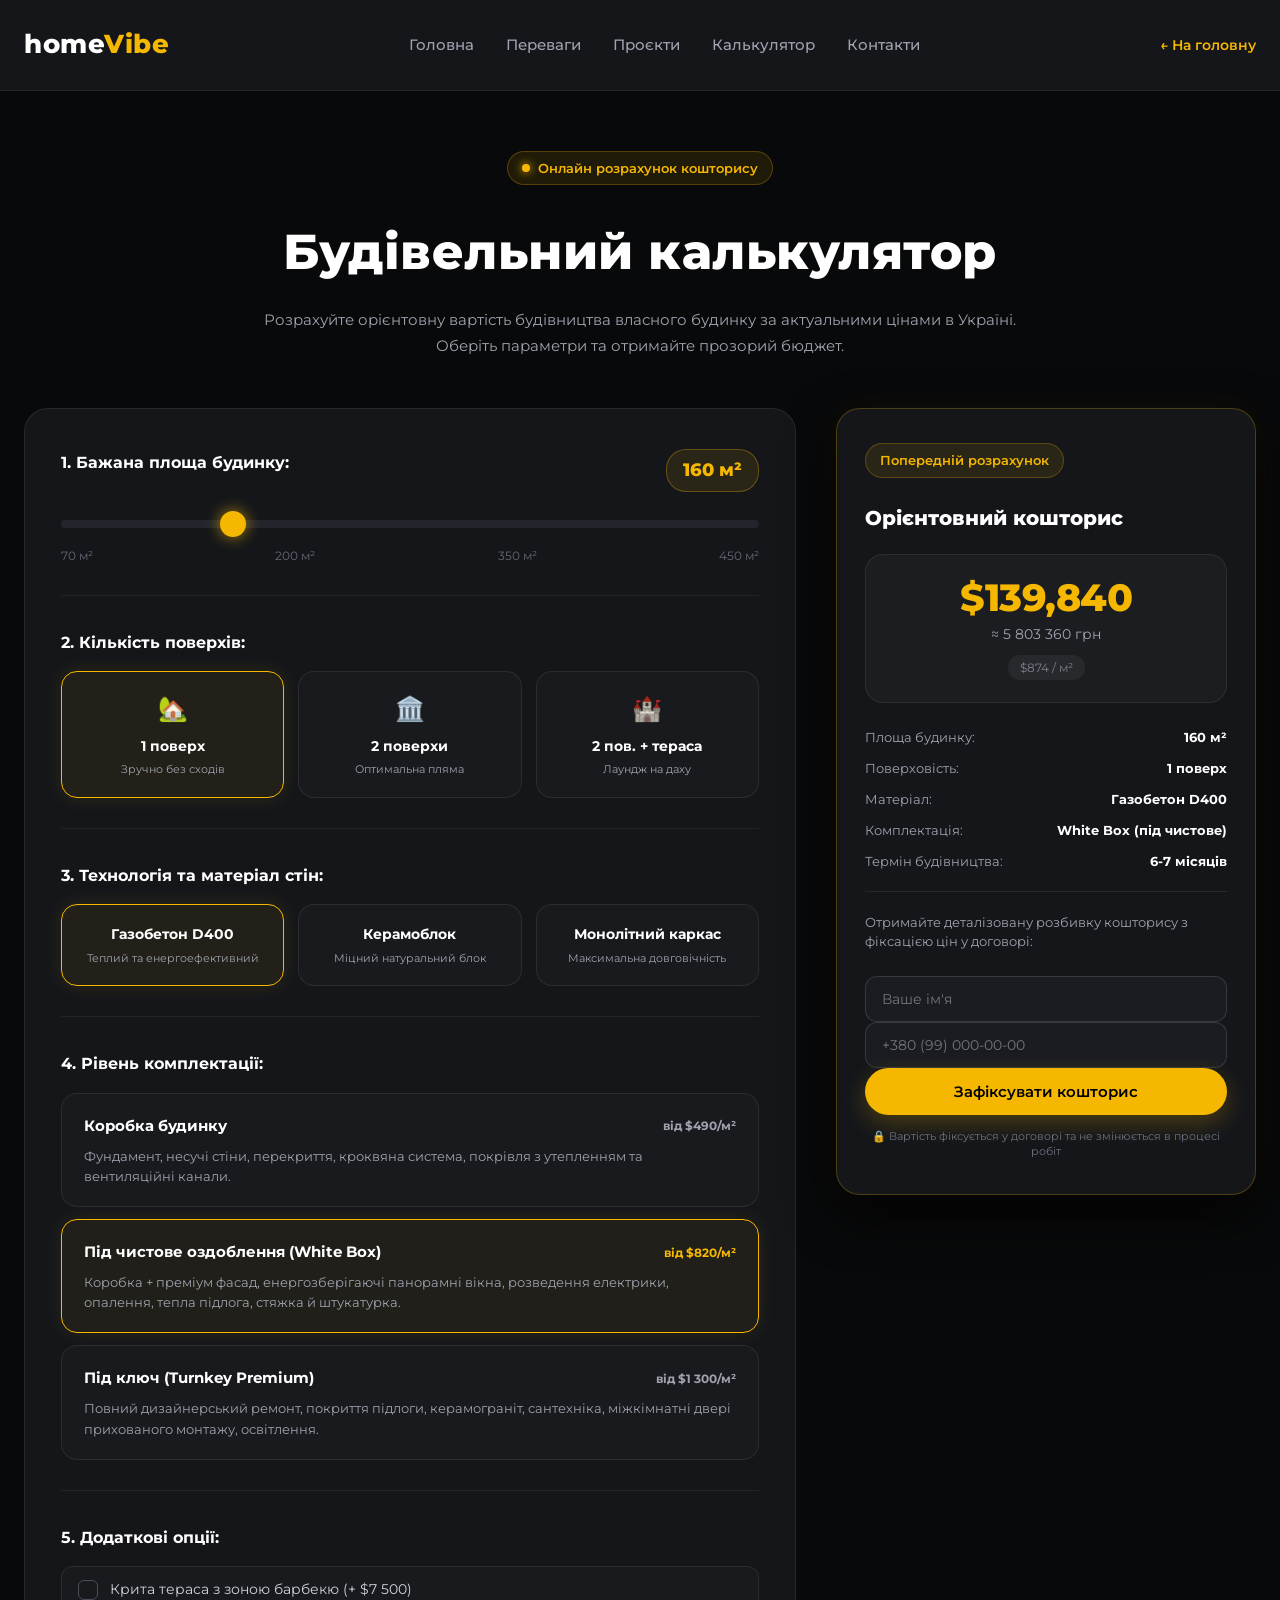
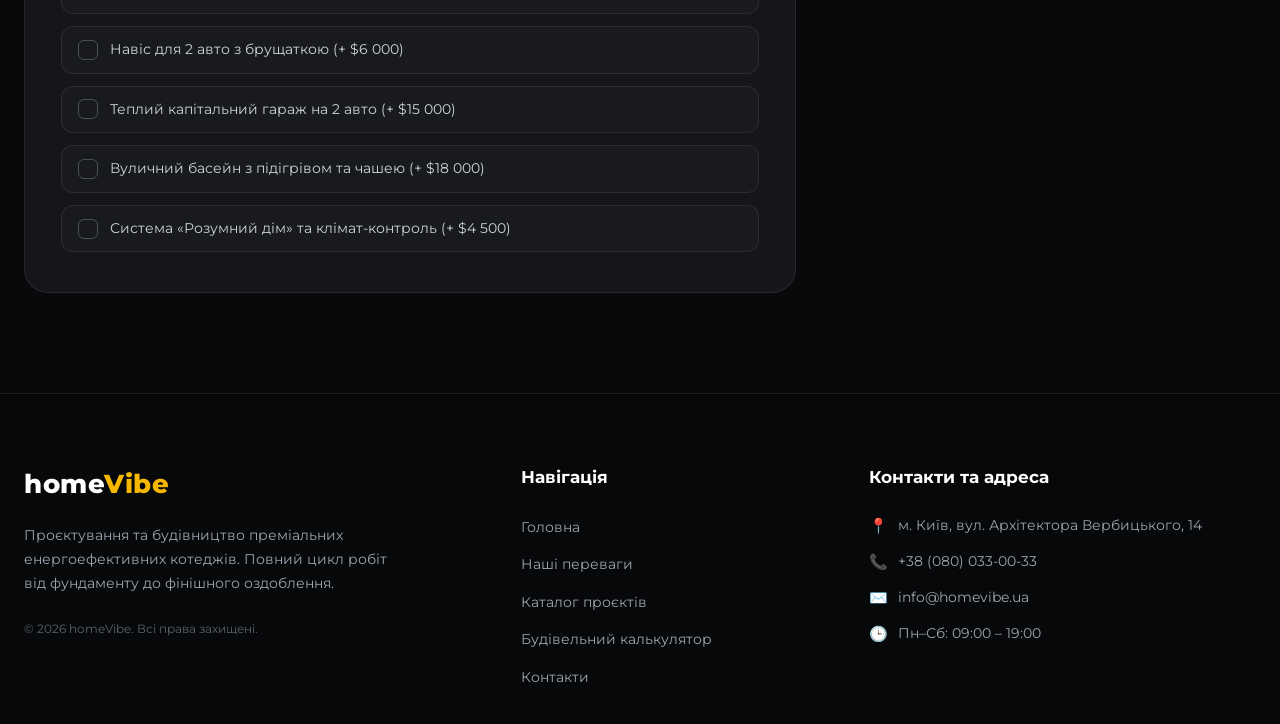
==== calculator.html @ e0e9962a "Add files via upload" ====
<!DOCTYPE html>
<html lang="uk">
<head>
  <meta charset="UTF-8">
  <meta name="viewport" content="width=device-width, initial-scale=1.0">
  <title>Будівельний калькулятор вартості будинку | homeVibe</title>
  
  <link rel="preconnect" href="https://fonts.googleapis.com">
  <link rel="preconnect" href="https://fonts.gstatic.com" crossorigin>
  <link href="https://fonts.googleapis.com/css2?family=Montserrat:wght@400;500;600;700;800&display=swap" rel="stylesheet">
  
  <link rel="stylesheet" href="./css/style.css?v=7.0">
</head>
<body class="house-page-body">

  <!-- Шапка сайту -->
  <header class="header header-static">
    <div class="container header-container">
      <a href="index.html" class="logo">home<span>Vibe</span></a>
      <nav class="nav">
        <ul class="nav-list">
          <li><a href="index.html#hero">Головна</a></li>
          <li><a href="index.html#advantages">Переваги</a></li>
          <li><a href="index.html#projects">Проєкти</a></li>
          <li><a href="calculator.html" class="active-link">Калькулятор</a></li>
          <li><a href="index.html#contacts">Контакти</a></li>
        </ul>
      </nav>
      <a href="index.html" class="back-link">← На головну</a>
    </div>
  </header>

  <!-- Головний блок калькулятора -->
  <main class="calc-page-section">
    <div class="container">
      
      <div class="calc-header-intro">
        <div class="badge">
          <span class="badge-dot"></span>
          Онлайн розрахунок кошторису
        </div>
        <h1 class="calc-main-title">Будівельний калькулятор</h1>
        <p class="calc-main-subtitle">
          Розрахуйте орієнтовну вартість будівництва власного будинку за актуальними цінами в Україні. Оберіть параметри та отримайте прозорий бюджет.
        </p>
      </div>

      <div class="calculator-layout">
        
        <!-- Ліва частина: Параметри будівництва -->
        <div class="calc-inputs-panel">

          <!-- Крок 1: Площа будинку -->
          <div class="calc-group">
            <div class="calc-group-header">
              <label for="areaRange">1. Бажана площа будинку:</label>
              <div class="area-value-display">
                <span id="areaTextValue">160</span> м²
              </div>
            </div>
            <div class="slider-control-wrap">
              <input type="range" id="areaRange" min="70" max="450" step="5" value="160" class="custom-range-slider">
              <div class="slider-scale">
                <span>70 м²</span>
                <span>200 м²</span>
                <span>350 м²</span>
                <span>450 м²</span>
              </div>
            </div>
          </div>

          <!-- Крок 2: Поверховість -->
          <div class="calc-group">
            <label class="calc-label">2. Кількість поверхів:</label>
            <div class="calc-choice-grid grid-3">
              <label class="choice-tile">
                <input type="radio" name="floors" value="1" checked>
                <div class="tile-card">
                  <span class="tile-icon">🏡</span>
                  <strong class="tile-title">1 поверх</strong>
                  <span class="tile-desc">Зручно без сходів</span>
                </div>
              </label>

              <label class="choice-tile">
                <input type="radio" name="floors" value="2">
                <div class="tile-card">
                  <span class="tile-icon">🏛️</span>
                  <strong class="tile-title">2 поверхи</strong>
                  <span class="tile-desc">Оптимальна пляма</span>
                </div>
              </label>

              <label class="choice-tile">
                <input type="radio" name="floors" value="2.5">
                <div class="tile-card">
                  <span class="tile-icon">🏰</span>
                  <strong class="tile-title">2 пов. + тераса</strong>
                  <span class="tile-desc">Лаундж на даху</span>
                </div>
              </label>
            </div>
          </div>

          <!-- Крок 3: Матеріал стін -->
          <div class="calc-group">
            <label class="calc-label">3. Технологія та матеріал стін:</label>
            <div class="calc-choice-grid grid-3">
              <label class="choice-tile">
                <input type="radio" name="wallMaterial" value="aerocrete" checked>
                <div class="tile-card">
                  <strong class="tile-title">Газобетон D400</strong>
                  <span class="tile-desc">Теплий та енергоефективний</span>
                </div>
              </label>

              <label class="choice-tile">
                <input type="radio" name="wallMaterial" value="ceramoblock">
                <div class="tile-card">
                  <strong class="tile-title">Керамоблок</strong>
                  <span class="tile-desc">Міцний натуральний блок</span>
                </div>
              </label>

              <label class="choice-tile">
                <input type="radio" name="wallMaterial" value="monolith">
                <div class="tile-card">
                  <strong class="tile-title">Монолітний каркас</strong>
                  <span class="tile-desc">Максимальна довговічність</span>
                </div>
              </label>
            </div>
          </div>

          <!-- Крок 4: Комплектація -->
          <div class="calc-group">
            <label class="calc-label">4. Рівень комплектації:</label>
            <div class="packages-list">
              <label class="package-tile">
                <input type="radio" name="packageLevel" value="box">
                <div class="package-card">
                  <div class="package-header">
                    <strong>Коробка будинку</strong>
                    <span class="package-price-tag">від $490/м²</span>
                  </div>
                  <p>Фундамент, несучі стіни, перекриття, кроквяна система, покрівля з утепленням та вентиляційні канали.</p>
                </div>
              </label>

              <label class="package-tile">
                <input type="radio" name="packageLevel" value="whitebox" checked>
                <div class="package-card">
                  <div class="package-header">
                    <strong>Під чистове оздоблення (White Box)</strong>
                    <span class="package-price-tag accent">від $820/м²</span>
                  </div>
                  <p>Коробка + преміум фасад, енергозберігаючі панорамні вікна, розведення електрики, опалення, тепла підлога, стяжка й штукатурка.</p>
                </div>
              </label>

              <label class="package-tile">
                <input type="radio" name="packageLevel" value="turnkey">
                <div class="package-card">
                  <div class="package-header">
                    <strong>Під ключ (Turnkey Premium)</strong>
                    <span class="package-price-tag">від $1 300/м²</span>
                  </div>
                  <p>Повний дизайнерський ремонт, покриття підлоги, керамограніт, сантехніка, міжкімнатні двері прихованого монтажу, освітлення.</p>
                </div>
              </label>
            </div>
          </div>

          <!-- Крок 5: Додаткові елементи -->
          <div class="calc-group">
            <label class="calc-label">5. Додаткові опції:</label>
            <div class="options-checklist">
              <label class="custom-checkbox">
                <input type="checkbox" id="optTerrace" value="7500">
                <span class="checkbox-box"></span>
                <span class="checkbox-text">Крита тераса з зоною барбекю (+ $7 500)</span>
              </label>

              <label class="custom-checkbox">
                <input type="checkbox" id="optCarport" value="6000">
                <span class="checkbox-box"></span>
                <span class="checkbox-text">Навіс для 2 авто з брущаткою (+ $6 000)</span>
              </label>

              <label class="custom-checkbox">
                <input type="checkbox" id="optGarage" value="15000">
                <span class="checkbox-box"></span>
                <span class="checkbox-text">Теплий капітальний гараж на 2 авто (+ $15 000)</span>
              </label>

              <label class="custom-checkbox">
                <input type="checkbox" id="optPool" value="18000">
                <span class="checkbox-box"></span>
                <span class="checkbox-text">Вуличний басейн з підігрівом та чашею (+ $18 000)</span>
              </label>

              <label class="custom-checkbox">
                <input type="checkbox" id="optSmartHome" value="4500">
                <span class="checkbox-box"></span>
                <span class="checkbox-text">Система «Розумний дім» та клімат-контроль (+ $4 500)</span>
              </label>
            </div>
          </div>

        </div>

        <!-- Права частина: Стікі-підсумок з оновленням вартості -->
        <aside class="calc-summary-panel">
          <div class="summary-card-sticky">
            <div class="summary-header">
              <span class="badge">Попередній розрахунок</span>
              <h3 class="summary-box-title">Орієнтовний кошторис</h3>
            </div>

            <div class="price-display-box">
              <div class="price-main-val">
                <span id="totalUsd">$0</span>
              </div>
              <div class="price-sub-val">
                ≈ <span id="totalUah">0</span> грн
              </div>
              <div class="price-per-meter">
                <span id="pricePerM2">$0</span> / м²
              </div>
            </div>

            <div class="summary-details-list">
              <div class="sum-row">
                <span>Площа будинку:</span>
                <strong id="sumArea">160 м²</strong>
              </div>
              <div class="sum-row">
                <span>Поверховість:</span>
                <strong id="sumFloors">1 поверх</strong>
              </div>
              <div class="sum-row">
                <span>Матеріал:</span>
                <strong id="sumMaterial">Газобетон D400</strong>
              </div>
              <div class="sum-row">
                <span>Комплектація:</span>
                <strong id="sumPackage">White Box</strong>
              </div>
              <div class="sum-row">
                <span>Термін будівництва:</span>
                <strong id="sumTimeline">5-6 місяців</strong>
              </div>
            </div>

            <!-- Форма отримання розрахунку -->
            <div class="calc-lead-form">
              <p class="lead-form-caption">
                Отримайте деталізовану розбивку кошторису з фіксацією цін у договорі:
              </p>
              <form id="calcOrderForm">
                <div class="calc-form-field">
                  <input type="text" id="calcClientName" placeholder="Ваше ім'я" required>
                </div>
                <div class="calc-form-field">
                  <input type="tel" id="calcClientPhone" placeholder="+380 (99) 000-00-00" required>
                </div>
                <button type="submit" class="btn btn-primary btn-block">Зафіксувати кошторис</button>
              </form>
            </div>

            <div class="calc-guarantee-note">
              🔒 Вартість фіксується у договорі та не змінюється в процесі робіт
            </div>
          </div>
        </aside>

      </div>
    </div>
  </main>

  <!-- Підвал -->
  <footer class="footer" id="contacts">
    <div class="container footer-container">
      <div class="footer-col brand-col">
        <a href="index.html" class="logo">home<span>Vibe</span></a>
        <p class="footer-desc">
          Проєктування та будівництво преміальних енергоефективних котеджів. Повний цикл робіт від фундаменту до фінішного оздоблення.
        </p>
        <span class="footer-copy">© 2026 homeVibe. Всі права захищені.</span>
      </div>

      <div class="footer-col">
        <h4 class="footer-heading">Навігація</h4>
        <ul class="footer-links">
          <li><a href="index.html#hero">Головна</a></li>
          <li><a href="index.html#advantages">Наші переваги</a></li>
          <li><a href="index.html#projects">Каталог проєктів</a></li>
          <li><a href="calculator.html">Будівельний калькулятор</a></li>
          <li><a href="index.html#contacts">Контакти</a></li>
        </ul>
      </div>

      <div class="footer-col">
        <h4 class="footer-heading">Контакти та адреса</h4>
        <ul class="footer-contacts">
          <li>
            <span class="contact-icon">📍</span>
            <span>м. Київ, вул. Архітектора Вербицького, 14</span>
          </li>
          <li>
            <span class="contact-icon">📞</span>
            <a href="tel:+380800330033">+38 (080) 033-00-33</a>
          </li>
          <li>
            <span class="contact-icon">✉️</span>
            <a href="mailto:info@homevibe.ua">info@homevibe.ua</a>
          </li>
          <li>
            <span class="contact-icon">🕒</span>
            <span>Пн–Сб: 09:00 – 19:00</span>
          </li>
        </ul>
      </div>
    </div>
  </footer>

  <script src="./js/calculator.js"></script>
</body>
</html>
---- css/style.css ----
:root {
  --bg-main: #0b0c0e;
  --bg-card: #14161a;
  --accent-yellow: #f5b700;
  --accent-hover: #ffd000;
  --text-white: #ffffff;
  --text-muted: #9fa3af;
  --border-color: rgba(255, 255, 255, 0.08);
}

* {
  box-sizing: border-box;
  margin: 0;
  padding: 0;
}

body {
  font-family: 'Montserrat', -apple-system, BlinkMacSystemFont, sans-serif;
  background-color: var(--bg-main);
  color: var(--text-white);
  line-height: 1.6;
  overflow-x: hidden;
}

.container {
  max-width: 1280px;
  margin: 0 auto;
  padding: 0 24px;
  width: 100%;
}

/* ШАПКА */
.header {
  position: absolute;
  top: 0;
  left: 0;
  width: 100%;
  z-index: 100;
  padding: 24px 0;
  border-bottom: 1px solid var(--border-color);
}

.header-static {
  position: relative !important;
  background: var(--bg-card) !important;
}

.header-container {
  display: flex;
  align-items: center;
  justify-content: space-between;
}

.logo {
  font-size: 26px;
  font-weight: 800;
  text-decoration: none;
  color: var(--text-white);
  letter-spacing: 0.5px;
}

.logo span {
  color: var(--accent-yellow);
}

.nav-list {
  display: flex;
  list-style: none;
  gap: 32px;
}

.nav-list a {
  text-decoration: none;
  color: var(--text-muted);
  font-weight: 500;
  font-size: 15px;
  transition: color 0.2s ease;
}

.nav-list a:hover {
  color: var(--text-white);
}

.back-link {
  color: var(--accent-yellow);
  text-decoration: none;
  font-weight: 600;
  font-size: 14px;
  transition: opacity 0.2s;
}

.back-link:hover {
  opacity: 0.8;
}

.header-phone-btn {
  background: transparent;
  border: 1px solid var(--accent-yellow);
  color: var(--accent-yellow);
  padding: 10px 22px;
  border-radius: 30px;
  font-weight: 600;
  font-size: 14px;
  cursor: pointer;
  transition: all 0.25s ease;
}

.header-phone-btn:hover {
  background: var(--accent-yellow);
  color: #000;
}

/* БЕЙДЖ ТА КНОПКИ */
.badge {
  display: inline-flex;
  align-items: center;
  gap: 8px;
  background: rgba(245, 183, 0, 0.1);
  border: 1px solid rgba(245, 183, 0, 0.25);
  padding: 6px 14px;
  border-radius: 20px;
  font-size: 13px;
  font-weight: 600;
  color: var(--accent-yellow);
  margin-bottom: 16px;
  width: fit-content;
}

.badge-dot {
  width: 8px;
  height: 8px;
  background-color: var(--accent-yellow);
  border-radius: 50%;
  box-shadow: 0 0 10px var(--accent-yellow);
}

.btn {
  padding: 14px 28px;
  border-radius: 35px;
  font-size: 15px;
  font-weight: 600;
  cursor: pointer;
  text-decoration: none;
  display: inline-flex;
  align-items: center;
  justify-content: center;
  gap: 10px;
  transition: all 0.25s ease;
  font-family: inherit;
}

.btn-primary {
  background-color: var(--accent-yellow);
  color: #000;
  border: none;
  box-shadow: 0 8px 24px rgba(245, 183, 0, 0.25);
}

.btn-primary:hover {
  background-color: var(--accent-hover);
  transform: translateY(-2px);
  box-shadow: 0 12px 30px rgba(245, 183, 0, 0.35);
}

.btn-secondary {
  background: transparent;
  color: var(--text-white);
  border: 1px solid var(--border-color);
}

.btn-secondary:hover {
  background: rgba(255, 255, 255, 0.05);
  border-color: rgba(255, 255, 255, 0.2);
}

.btn-block {
  width: 100% !important;
}

/* HERO СЕКЦІЯ */
.hero-section {
  position: relative;
  min-height: 100vh;
  display: flex;
  align-items: center;
  padding: 130px 0 60px 0;
  background: radial-gradient(circle at 75% 35%, rgba(245, 183, 0, 0.12) 0%, transparent 55%),
              linear-gradient(180deg, #07080a 0%, var(--bg-main) 100%);
}

.hero-container {
  display: grid;
  grid-template-columns: 1.15fr 0.85fr;
  align-items: center;
  gap: 40px;
  width: 100%;
}

.hero-title {
  font-size: clamp(2.4rem, 4.2vw, 3.8rem);
  font-weight: 800;
  line-height: 1.15;
  margin-bottom: 22px;
}

.accent-text {
  color: var(--accent-yellow);
}

.hero-subtitle {
  color: var(--text-muted);
  font-size: 16px;
  line-height: 1.7;
  max-width: 520px;
  margin-bottom: 35px;
}

.hero-actions {
  display: flex;
  gap: 16px;
  align-items: center;
  margin-bottom: 45px;
}

.hero-stats {
  display: flex;
  gap: 36px;
  padding-top: 25px;
  border-top: 1px solid var(--border-color);
}

.stat-item strong {
  display: block;
  font-size: 24px;
  font-weight: 800;
  color: var(--accent-yellow);
}

.stat-item span {
  font-size: 12px;
  color: var(--text-muted);
}

.hero-3d-box {
  position: relative;
  width: 100%;
  height: 520px;
  display: flex;
  flex-direction: column;
  align-items: center;
  justify-content: center;
  transition: transform 0.4s ease;
}

.model-glow {
  position: absolute;
  width: 380px;
  height: 380px;
  background: radial-gradient(circle, rgba(245, 183, 0, 0.18) 0%, rgba(11, 12, 14, 0) 70%);
  border-radius: 50%;
  pointer-events: none;
  z-index: 1;
}

.model-container {
  width: 100%;
  height: 100%;
  position: relative;
  z-index: 2;
}

model-viewer {
  width: 100%;
  height: 100%;
  --poster-color: transparent;
  outline: none;
}

.model-loader {
  display: flex;
  flex-direction: column;
  align-items: center;
  justify-content: center;
  gap: 12px;
  height: 100%;
  color: var(--accent-yellow);
  font-size: 14px;
  font-weight: 600;
}

.spinner {
  width: 34px;
  height: 34px;
  border: 3px solid rgba(245, 183, 0, 0.2);
  border-top-color: var(--accent-yellow);
  border-radius: 50%;
  animation: spin 0.8s linear infinite;
}

@keyframes spin {
  to { transform: rotate(360deg); }
}

.btn-inspect-3d {
  margin-top: 12px;
  background: rgba(20, 22, 26, 0.85);
  backdrop-filter: blur(8px);
  border: 1px solid rgba(245, 183, 0, 0.4);
  color: var(--text-white);
  padding: 10px 24px;
  border-radius: 25px;
  font-size: 13px;
  font-weight: 600;
  cursor: pointer;
  display: inline-flex;
  align-items: center;
  gap: 8px;
  z-index: 3;
  transition: all 0.25s ease;
}

.btn-inspect-3d:hover {
  background: var(--accent-yellow);
  color: #000;
}

.hero-3d-box.expanded {
  transform: scale(1.12);
}

/* ПЕРЕВАГИ */
.advantages-section {
  padding: 100px 0 80px 0;
  background-color: var(--bg-main);
  border-top: 1px solid var(--border-color);
}

.advantages-header {
  text-align: center;
  margin-bottom: 55px;
}

.advantages-title {
  font-size: clamp(2rem, 3.2vw, 2.7rem);
  font-weight: 800;
  letter-spacing: 1.5px;
  color: var(--text-white);
  text-transform: uppercase;
  margin-top: 6px;
}

.advantages-grid {
  display: grid !important;
  grid-template-columns: repeat(3, 1fr) !important;
  gap: 32px !important;
}

.advantage-card {
  background: var(--bg-card);
  border: 1px solid var(--border-color);
  border-radius: 18px;
  padding: 42px 30px;
  text-align: center;
  display: flex;
  flex-direction: column;
  align-items: center;
  transition: all 0.3s ease;
}

.advantage-card:hover {
  transform: translateY(-6px);
  border-color: rgba(245, 183, 0, 0.4);
  box-shadow: 0 14px 35px rgba(0, 0, 0, 0.5);
}

.advantage-icon-wrap {
  width: 72px !important;
  height: 72px !important;
  min-width: 72px !important;
  min-height: 72px !important;
  border-radius: 16px;
  background: rgba(245, 183, 0, 0.08);
  border: 1px solid rgba(245, 183, 0, 0.2);
  display: flex !important;
  align-items: center !important;
  justify-content: center !important;
  margin-bottom: 24px;
  color: var(--accent-yellow);
  transition: all 0.3s ease;
}

.advantage-card:hover .advantage-icon-wrap {
  background: var(--accent-yellow);
  color: #000;
  transform: scale(1.05);
}

.advantage-icon-wrap svg,
.advantages-grid svg {
  width: 36px !important;
  height: 36px !important;
  max-width: 36px !important;
  max-height: 36px !important;
  display: block !important;
}

.advantage-name {
  font-size: 19px;
  font-weight: 700;
  color: var(--text-white);
  margin-bottom: 12px;
}

.advantage-desc {
  font-size: 14px;
  color: var(--text-muted);
  line-height: 1.65;
}

.advantages-footer-note {
  text-align: center;
  margin-top: 55px;
  padding-top: 30px;
  border-top: 1px dashed rgba(255, 255, 255, 0.1);
}

.advantages-footer-note p {
  color: #7d8290;
  font-size: 14px;
  max-width: 650px;
  margin: 0 auto;
}

/* КАТАЛОГ ПРОЄКТІВ ТА КНОПКА #f5b700 */
.projects-section {
  padding: 90px 0;
  border-top: 1px solid var(--border-color);
  background: linear-gradient(180deg, var(--bg-main) 0%, #111317 100%);
}

.projects-header {
  text-align: center;
  margin-bottom: 55px;
}

.projects-title {
  font-size: clamp(2rem, 3.2vw, 2.7rem);
  font-weight: 800;
  letter-spacing: 1.5px;
  color: var(--text-white);
  margin-top: 8px;
}

.projects-subtitle {
  color: var(--text-muted);
  font-size: 15px;
  margin-top: 10px;
}

.projects-grid {
  display: grid;
  grid-template-columns: repeat(3, 1fr);
  gap: 30px;
}

.project-card {
  background: var(--bg-card);
  border: 1px solid var(--border-color);
  border-radius: 20px;
  overflow: hidden;
  display: flex;
  flex-direction: column;
  transition: transform 0.3s ease, border-color 0.3s ease;
}

.project-card:hover {
  transform: translateY(-8px);
  border-color: rgba(245, 183, 0, 0.4);
}

.project-3d-wrap {
  width: 100%;
  height: 280px;
  background: radial-gradient(circle, rgba(245, 183, 0, 0.08) 0%, rgba(14, 15, 18, 0) 70%);
  position: relative;
}

.project-info {
  padding: 24px;
  display: flex;
  flex-direction: column;
  flex-grow: 1;
}

.project-tag {
  font-size: 12px;
  font-weight: 700;
  color: var(--accent-yellow);
  text-transform: uppercase;
  margin-bottom: 6px;
}

.project-name {
  font-size: 21px;
  font-weight: 700;
  color: var(--text-white);
  margin-bottom: 10px;
}

.project-desc {
  font-size: 14px;
  color: var(--text-muted);
  line-height: 1.55;
  margin-bottom: 18px;
  flex-grow: 1;
}

.project-meta {
  display: flex;
  justify-content: space-between;
  border-top: 1px solid var(--border-color);
  padding: 12px 0 18px 0;
  font-size: 13px;
  color: var(--text-muted);
}

.project-meta strong {
  color: var(--text-white);
}

.project-card .btn-more-project {
  background-color: #f5b700 !important;
  color: #0b0c0e !important;
  font-weight: 700 !important;
  border: none !important;
  border-radius: 30px !important;
  padding: 14px 24px !important;
  font-size: 15px !important;
  box-shadow: 0 6px 20px rgba(245, 183, 0, 0.28) !important;
  transition: all 0.25s ease !important;
  display: inline-flex !important;
  align-items: center !important;
  justify-content: center !important;
  text-decoration: none !important;
  margin-top: 10px !important;
}

.project-card .btn-more-project:hover {
  background-color: #ffd000 !important;
  transform: translateY(-2px) !important;
  box-shadow: 0 10px 28px rgba(245, 183, 0, 0.42) !important;
}

/* ПІДВАЛ (FOOTER) */
.footer {
  background: #07080a;
  border-top: 1px solid var(--border-color);
  padding: 70px 0 35px 0;
}

.footer-container {
  display: grid;
  grid-template-columns: 1.5fr 1fr 1.3fr;
  gap: 50px;
}

.footer-desc {
  color: var(--text-muted);
  font-size: 14px;
  line-height: 1.7;
  margin: 18px 0 24px 0;
  max-width: 380px;
}

.footer-copy {
  display: block;
  font-size: 12px;
  color: #5d616d;
}

.footer-heading {
  font-size: 17px;
  font-weight: 700;
  color: var(--text-white);
  margin-bottom: 22px;
}

.footer-links, .footer-contacts {
  list-style: none;
  display: flex;
  flex-direction: column;
  gap: 12px;
}

.footer-links a, .footer-contacts a {
  color: var(--text-muted);
  text-decoration: none;
  font-size: 14px;
  transition: color 0.2s ease;
}

.footer-links a:hover, .footer-contacts a:hover {
  color: var(--accent-yellow);
}

.footer-contacts li {
  display: flex;
  align-items: flex-start;
  gap: 10px;
  font-size: 14px;
  color: var(--text-muted);
}

.contact-icon {
  font-size: 15px;
}

/* ПЛАВАЮЧІ КНОПКИ ЗВ'ЯЗКУ */
.quick-contact-widget {
  position: fixed;
  bottom: 30px;
  right: 30px;
  z-index: 990;
  display: flex;
  flex-direction: column;
  align-items: center;
  gap: 14px;
}

.widget-btn {
  width: 56px;
  height: 56px;
  border-radius: 50%;
  border: none;
  cursor: pointer;
  display: flex;
  align-items: center;
  justify-content: center;
  text-decoration: none;
  transition: transform 0.25s ease, box-shadow 0.25s ease;
  position: relative;
}

.telegram-btn {
  width: 44px;
  height: 44px;
  background: #2aabee;
  color: #fff;
  box-shadow: 0 4px 15px rgba(42, 171, 238, 0.4);
}

.telegram-btn:hover {
  transform: scale(1.1);
}

.phone-trigger-btn {
  background: #9d221c;
  color: #fff;
  box-shadow: 0 6px 20px rgba(157, 34, 28, 0.5);
}

.phone-trigger-btn:hover {
  transform: scale(1.08);
  background: #b52821;
}

.pulse-ring {
  position: absolute;
  width: 100%;
  height: 100%;
  border-radius: 50%;
  border: 2px solid #9d221c;
  animation: pulseWidget 2s infinite ease-out;
  pointer-events: none;
}

@keyframes pulseWidget {
  0% { transform: scale(1); opacity: 0.8; }
  100% { transform: scale(1.6); opacity: 0; }
}

/* МОДАЛЬНЕ ВІКНО ПО МАКЕТУ */
.modal-overlay {
  position: fixed;
  top: 0;
  left: 0;
  width: 100vw;
  height: 100vh;
  background: rgba(8, 9, 11, 0.85);
  backdrop-filter: blur(10px);
  z-index: 10000;
  display: flex;
  align-items: center;
  justify-content: center;
  padding: 20px;
  opacity: 0;
  visibility: hidden;
  transition: opacity 0.3s ease, visibility 0.3s ease;
}

.modal-overlay.open {
  opacity: 1 !important;
  visibility: visible !important;
}

.consultation-card {
  background: #121417;
  border: 1px solid rgba(255, 255, 255, 0.08);
  border-radius: 28px;
  width: 100%;
  max-width: 460px;
  padding: 40px 36px 42px;
  position: relative;
  box-shadow: 0 25px 60px rgba(0, 0, 0, 0.9), 0 0 40px rgba(245, 183, 0, 0.04);
  transform: translateY(20px);
  transition: transform 0.3s ease;
}

.modal-overlay.open .consultation-card {
  transform: translateY(0);
}

.modal-close-icon {
  position: absolute;
  top: 20px;
  right: 22px;
  background: transparent;
  border: none;
  font-size: 26px;
  color: #727682;
  cursor: pointer;
  line-height: 1;
}

.modal-close-icon:hover {
  color: #ffffff;
}

.badge-tag {
  display: inline-block;
  font-size: 13px;
  font-weight: 800;
  color: #eab308;
  letter-spacing: 0.8px;
  text-transform: uppercase;
  margin-bottom: 12px;
}

.consultation-title {
  font-size: 27px;
  font-weight: 800;
  line-height: 1.25;
  color: #ffffff;
  margin-bottom: 14px;
}

.consultation-subtitle {
  font-size: 14px;
  color: #8f94a2;
  line-height: 1.6;
  margin-bottom: 28px;
}

.consultation-form {
  display: flex;
  flex-direction: column;
  gap: 20px;
}

.field-box {
  display: flex;
  flex-direction: column;
  gap: 8px;
  text-align: left;
}

.field-box label {
  font-size: 13px;
  font-weight: 500;
  color: #8f94a2;
}

.field-box input {
  width: 100%;
  background: #181b20;
  border: 1px solid rgba(255, 255, 255, 0.1);
  border-radius: 14px;
  padding: 15px 18px;
  color: #ffffff;
  font-size: 15px;
  outline: none;
  font-family: inherit;
  transition: border-color 0.2s ease, box-shadow 0.2s ease;
}

.field-box input::placeholder {
  color: #4f535f;
}

.field-box input:focus {
  border-color: #eab308;
  box-shadow: 0 0 0 3px rgba(234, 179, 8, 0.15);
}

.btn-consultation-submit {
  width: 100%;
  padding: 16px 20px;
  background: #eab308;
  color: #0b0c0e;
  border: none;
  border-radius: 30px;
  font-size: 16px;
  font-weight: 700;
  cursor: pointer;
  margin-top: 8px;
  box-shadow: 0 8px 25px rgba(234, 179, 8, 0.3);
  transition: all 0.2s ease;
  font-family: inherit;
}

.btn-consultation-submit:hover {
  background: #facc15;
  transform: translateY(-2px);
  box-shadow: 0 12px 30px rgba(234, 179, 8, 0.45);
}

/* ФІКС ВЕРСТКИ HOUSE.HTML */
.house-page-body {
  background: #08090a;
}

.house-detail-section {
  padding: 50px 0 80px 0;
}

.house-detail-layout {
  display: grid !important;
  grid-template-columns: 460px 1fr !important;
  gap: 40px !important;
  align-items: stretch !important;
  width: 100% !important;
}

.house-info-panel {
  background: #14161a !important;
  border: 1px solid rgba(255, 255, 255, 0.08) !important;
  border-radius: 24px !important;
  padding: 36px 32px !important;
  display: flex !important;
  flex-direction: column !important;
  justify-content: space-between !important;
}

.house-title {
  font-size: 32px;
  font-weight: 800;
  color: var(--text-white);
  margin: 6px 0 16px 0;
  line-height: 1.2;
}

.house-desc {
  font-size: 14px;
  color: var(--text-muted);
  line-height: 1.65;
  margin-bottom: 24px;
}

.specs-grid {
  display: grid !important;
  grid-template-columns: 1fr 1fr !important;
  gap: 12px !important;
  margin-bottom: 28px;
}

.spec-box {
  background: rgba(255, 255, 255, 0.03);
  border: 1px solid var(--border-color);
  border-radius: 12px;
  padding: 12px 14px;
}

.spec-label {
  display: block;
  font-size: 11px;
  color: var(--text-muted);
  margin-bottom: 4px;
}

.spec-val {
  font-size: 15px;
  color: var(--text-white);
}

.accent-val {
  color: var(--accent-yellow) !important;
  font-weight: 700;
}

.call-action-box {
  border-top: 1px solid var(--border-color);
  padding-top: 24px;
}

.call-action-box h3 {
  font-size: 18px;
  margin-bottom: 6px;
}

.call-action-box p {
  font-size: 13px;
  color: var(--text-muted);
  margin-bottom: 16px;
}

.call-quick-form {
  display: flex;
  flex-direction: column;
  gap: 12px;
}

.input-row {
  display: grid !important;
  grid-template-columns: 1fr 1fr !important;
  gap: 12px !important;
  margin-bottom: 0 !important;
}

.call-quick-form input {
  width: 100% !important;
  background: #191c22 !important;
  border: 1px solid rgba(255, 255, 255, 0.12) !important;
  border-radius: 12px !important;
  padding: 14px 16px !important;
  color: #ffffff !important;
  font-size: 14px !important;
  outline: none !important;
  box-sizing: border-box !important;
}

.call-quick-form input:focus {
  border-color: #f5b700 !important;
}

.house-viewer-panel {
  width: 100% !important;
  min-height: 680px !important;
  height: 100% !important;
  background: radial-gradient(circle, rgba(245, 183, 0, 0.12) 0%, rgba(8, 9, 10, 0.98) 75%) !important;
  border: 1px solid rgba(255, 255, 255, 0.08) !important;
  border-radius: 24px !important;
  position: relative !important;
  overflow: hidden !important;
}

.viewer-wrapper,
.viewer-wrapper model-viewer {
  width: 100% !important;
  height: 100% !important;
  min-height: 620px !important;
}

.viewer-hint {
  position: absolute;
  bottom: 20px;
  left: 50%;
  transform: translateX(-50%);
  background: rgba(14, 15, 18, 0.85);
  backdrop-filter: blur(8px);
  border: 1px solid var(--border-color);
  padding: 8px 18px;
  border-radius: 20px;
  font-size: 12px;
  color: var(--text-muted);
  pointer-events: none;
  white-space: nowrap;
}

/* АДАПТИВНІСТЬ */
@media (max-width: 1024px) {
  .advantages-grid {
    grid-template-columns: repeat(2, 1fr) !important;
  }
  .projects-grid {
    grid-template-columns: 1fr;
  }
  .footer-container {
    grid-template-columns: 1fr;
    gap: 36px;
  }
  .house-detail-layout {
    grid-template-columns: 1fr !important;
  }
  .house-viewer-panel {
    min-height: 480px !important;
    height: 480px !important;
  }
  .hero-container {
    grid-template-columns: 1fr;
    text-align: center;
  }
  .hero-actions, .hero-stats {
    justify-content: center;
  }
  .hero-3d-box {
    height: 420px;
  }
  .nav {
    display: none;
  }
}

@media (max-width: 650px) {
  .advantages-grid {
    grid-template-columns: 1fr !important;
  }
  .advantage-card {
    padding: 30px 22px;
  }
  .consultation-card {
    padding: 32px 22px 34px;
    border-radius: 22px;
  }
  .consultation-title {
    font-size: 23px;
  }
  .input-row {
    grid-template-columns: 1fr !important;
  }
}
/* ==========================================================
   СЕКЦІЯ: ЯК МИ ВИКОНУЄМО РОБОТУ (ДО / ПІСЛЯ)
   ========================================================== */
.transformation-section {
  padding: 100px 0 90px;
  background: linear-gradient(180deg, var(--bg-main) 0%, #101216 100%);
  border-top: 1px solid var(--border-color);
}

.transformation-header {
  text-align: center;
  max-width: 820px;
  margin: 0 auto 50px;
}

.transformation-title {
  font-size: clamp(2rem, 3.2vw, 2.7rem);
  font-weight: 800;
  letter-spacing: 1.5px;
  color: var(--text-white);
  margin: 10px 0 16px;
  text-transform: uppercase;
}

.transformation-subtitle {
  color: var(--text-muted);
  font-size: 15px;
  line-height: 1.7;
}

/* Контейнер картки слайдера */
.comparison-card {
  max-width: 960px;
  margin: 0 auto;
}

.comparison-container {
  position: relative;
  width: 100%;
  height: 600px;
  border-radius: 26px;
  overflow: hidden;
  box-shadow: 0 25px 60px rgba(0, 0, 0, 0.75), 0 0 40px rgba(245, 183, 0, 0.05);
  border: 1px solid rgba(255, 255, 255, 0.1);
  user-select: none;
  touch-action: none;
  cursor: ew-resize;
  background: #121417;
}

/* Обидва зображення займають 100% площі */
.comparison-img {
  position: absolute;
  top: 0;
  left: 0;
  width: 100%;
  height: 100%;
  object-fit: cover;
  object-position: center;
  pointer-events: none;
}

/* Зображення "ДО" обрізається через clip-path по змінній --position */
.comparison-before {
  clip-path: inset(0 calc(100% - var(--position, 50%)) 0 0);
  z-index: 2;
}

.comparison-after {
  z-index: 1;
}

/* Бейджі ДО та ПІСЛЯ */
.comparison-badge {
  position: absolute;
  top: 24px;
  padding: 8px 20px;
  border-radius: 30px;
  font-size: 13px;
  font-weight: 800;
  letter-spacing: 1px;
  text-transform: uppercase;
  z-index: 5;
  pointer-events: none;
  box-shadow: 0 6px 20px rgba(0, 0, 0, 0.5);
}

.badge-before {
  left: 24px;
  background: rgba(18, 20, 24, 0.85);
  color: #ffffff;
  border: 1px solid rgba(255, 255, 255, 0.18);
  backdrop-filter: blur(8px);
}

.badge-after {
  right: 24px;
  background: var(--accent-yellow);
  color: #0b0c0e;
  border: 1px solid var(--accent-hover);
}

/* Розділювальна лінія та кнопка перетягування */
.comparison-handle {
  position: absolute;
  top: 0;
  bottom: 0;
  left: var(--position, 50%);
  transform: translateX(-50%);
  z-index: 6;
  display: flex;
  flex-direction: column;
  align-items: center;
  pointer-events: none;
}

.handle-line {
  flex: 1;
  width: 2px;
  background: #ffffff;
  box-shadow: 0 0 10px rgba(0, 0, 0, 0.8);
}

/* Фірмовий круглий значок зі стрілками */
.handle-button {
  width: 54px;
  height: 54px;
  border-radius: 50%;
  background: #14161a;
  border: 2px solid var(--accent-yellow);
  color: var(--accent-yellow);
  display: flex;
  align-items: center;
  justify-content: center;
  box-shadow: 0 0 25px rgba(245, 183, 0, 0.5), 0 8px 20px rgba(0, 0, 0, 0.9);
  transition: transform 0.15s ease, background-color 0.2s ease;
  flex-shrink: 0;
}

.comparison-container:active .handle-button {
  transform: scale(1.1);
  background: #1c1f26;
}

.handle-separator {
  width: 2px;
  height: 16px;
  background: rgba(245, 183, 0, 0.4);
  margin: 0 1px;
}

/* Підказка під фото */
.comparison-hint {
  text-align: center;
  margin-top: 16px;
  font-size: 13px;
  color: #7b808e;
}

/* Колонки переваг під фото */
.transformation-grid {
  display: grid;
  grid-template-columns: repeat(3, 1fr);
  gap: 28px;
  margin-top: 55px;
}

.trans-item {
  background: var(--bg-card);
  border: 1px solid var(--border-color);
  border-radius: 18px;
  padding: 30px 24px;
  display: flex;
  gap: 18px;
  align-items: flex-start;
  transition: border-color 0.25s, transform 0.25s;
}

.trans-item:hover {
  border-color: rgba(245, 183, 0, 0.4);
  transform: translateY(-4px);
}

.trans-icon {
  font-size: 28px;
  line-height: 1;
  flex-shrink: 0;
}

.trans-item h4 {
  font-size: 17px;
  font-weight: 700;
  color: var(--text-white);
  margin-bottom: 8px;
}

.trans-item p {
  font-size: 13.5px;
  color: var(--text-muted);
  line-height: 1.6;
}

/* Адаптивність */
@media (max-width: 900px) {
  .comparison-container {
    height: 440px;
  }
  .transformation-grid {
    grid-template-columns: 1fr;
    gap: 16px;
  }
}

@media (max-width: 500px) {
  .comparison-container {
    height: 360px;
  }
  .comparison-badge {
    top: 14px;
    padding: 6px 14px;
    font-size: 11px;
  }
  .badge-before { left: 14px; }
  .badge-after { right: 14px; }
  .handle-button {
    width: 44px;
    height: 44px;
  }
}

.comparison-badge {
  position: absolute;
  top: 24px;
  padding: 8px 20px;
  border-radius: 30px;
  font-size: 13px;
  font-weight: 800;
  letter-spacing: 1px;
  text-transform: uppercase;
  z-index: 5;
  pointer-events: none;
  box-shadow: 0 6px 20px rgba(0, 0, 0, 0.5);
  transition: opacity 0.25s ease, transform 0.25s ease, visibility 0.25s ease;
  will-change: opacity, transform;
}

.comparison-badge.is-hidden {
  opacity: 0 !important;
  visibility: hidden !important;
  transform: scale(0.85) !important;
}
/* ==========================================================
   БУДІВЕЛЬНИЙ ОНЛАЙН-КАЛЬКУЛЯТОР
   ========================================================== */
.calc-page-section {
  padding: 60px 0 100px;
}

.calc-header-intro {
  text-align: center;
  max-width: 800px;
  margin: 0 auto 50px;
}

.calc-main-title {
  font-size: clamp(2.2rem, 3.8vw, 3.2rem);
  font-weight: 800;
  margin: 12px 0 16px;
  color: var(--text-white);
  letter-spacing: 0.5px;
}

.calc-main-subtitle {
  font-size: 15px;
  color: var(--text-muted);
  line-height: 1.7;
}

.calculator-layout {
  display: grid;
  grid-template-columns: 1fr 420px;
  gap: 40px;
  align-items: start;
}

.calc-inputs-panel {
  background: var(--bg-card);
  border: 1px solid var(--border-color);
  border-radius: 24px;
  padding: 40px 36px;
  display: flex;
  flex-direction: column;
  gap: 34px;
}

.calc-group {
  border-bottom: 1px solid rgba(255, 255, 255, 0.06);
  padding-bottom: 30px;
}

.calc-group:last-child {
  border-bottom: none;
  padding-bottom: 0;
}

.calc-group-header {
  display: flex;
  justify-content: space-between;
  align-items: center;
  margin-bottom: 18px;
}

.calc-group-header label,
.calc-label {
  font-size: 16px;
  font-weight: 700;
  color: var(--text-white);
  display: block;
  margin-bottom: 16px;
}

.area-value-display {
  background: rgba(245, 183, 0, 0.1);
  border: 1px solid rgba(245, 183, 0, 0.3);
  padding: 6px 16px;
  border-radius: 20px;
  color: var(--accent-yellow);
  font-size: 18px;
  font-weight: 800;
}

/* Повзунок площі */
.custom-range-slider {
  width: 100%;
  -webkit-appearance: none;
  appearance: none;
  height: 8px;
  background: #22252c;
  border-radius: 6px;
  outline: none;
  cursor: pointer;
  transition: background 0.2s;
}

.custom-range-slider::-webkit-slider-thumb {
  -webkit-appearance: none;
  appearance: none;
  width: 26px;
  height: 26px;
  border-radius: 50%;
  background: var(--accent-yellow);
  box-shadow: 0 0 15px rgba(245, 183, 0, 0.7);
  cursor: pointer;
  transition: transform 0.15s ease;
}

.custom-range-slider::-webkit-slider-thumb:hover {
  transform: scale(1.15);
}

.slider-scale {
  display: flex;
  justify-content: space-between;
  margin-top: 10px;
  font-size: 12px;
  color: #656975;
}

/* Плитки вибору (радіокнопки) */
.calc-choice-grid {
  display: grid;
  gap: 14px;
}

.calc-choice-grid.grid-3 {
  grid-template-columns: repeat(3, 1fr);
}

.choice-tile input {
  display: none;
}

.tile-card {
  background: rgba(255, 255, 255, 0.02);
  border: 1px solid var(--border-color);
  border-radius: 16px;
  padding: 18px 14px;
  text-align: center;
  cursor: pointer;
  transition: all 0.25s ease;
  display: flex;
  flex-direction: column;
  align-items: center;
  gap: 4px;
  height: 100%;
}

.tile-icon {
  font-size: 24px;
  margin-bottom: 2px;
}

.tile-title {
  font-size: 14px;
  color: var(--text-white);
  font-weight: 700;
}

.tile-desc {
  font-size: 11px;
  color: var(--text-muted);
}

.choice-tile input:checked + .tile-card {
  border-color: var(--accent-yellow);
  background: rgba(245, 183, 0, 0.06);
  box-shadow: 0 0 20px rgba(245, 183, 0, 0.12);
}

/* Комплектації */
.packages-list {
  display: flex;
  flex-direction: column;
  gap: 12px;
}

.package-tile input {
  display: none;
}

.package-card {
  background: rgba(255, 255, 255, 0.02);
  border: 1px solid var(--border-color);
  border-radius: 16px;
  padding: 20px 22px;
  cursor: pointer;
  transition: all 0.25s ease;
}

.package-header {
  display: flex;
  justify-content: space-between;
  align-items: center;
  margin-bottom: 8px;
}

.package-header strong {
  font-size: 15px;
  color: var(--text-white);
}

.package-price-tag {
  font-size: 12px;
  font-weight: 700;
  color: var(--text-muted);
}

.package-price-tag.accent {
  color: var(--accent-yellow);
}

.package-card p {
  font-size: 13px;
  color: var(--text-muted);
  line-height: 1.55;
  margin: 0;
}

.package-tile input:checked + .package-card {
  border-color: var(--accent-yellow);
  background: rgba(245, 183, 0, 0.05);
  box-shadow: 0 0 20px rgba(245, 183, 0, 0.1);
}

/* Чекбокси опцій */
.options-checklist {
  display: flex;
  flex-direction: column;
  gap: 12px;
}

.custom-checkbox {
  display: flex;
  align-items: center;
  gap: 12px;
  cursor: pointer;
  user-select: none;
  background: rgba(255, 255, 255, 0.02);
  border: 1px solid var(--border-color);
  padding: 12px 16px;
  border-radius: 12px;
  transition: border-color 0.2s, background 0.2s;
}

.custom-checkbox:hover {
  background: rgba(255, 255, 255, 0.04);
}

.custom-checkbox input {
  display: none;
}

.checkbox-box {
  width: 20px;
  height: 20px;
  border-radius: 6px;
  border: 1.5px solid #4a4e58;
  display: flex;
  align-items: center;
  justify-content: center;
  transition: all 0.2s;
  flex-shrink: 0;
}

.custom-checkbox input:checked + .checkbox-box {
  background: var(--accent-yellow);
  border-color: var(--accent-yellow);
}

.custom-checkbox input:checked + .checkbox-box::after {
  content: '✓';
  color: #000;
  font-size: 13px;
  font-weight: 800;
}

.checkbox-text {
  font-size: 13.5px;
  color: #cfd2da;
}

/* Стікі-блок підсумку */
.calc-summary-panel {
  position: sticky;
  top: 90px;
}

.summary-card-sticky {
  background: #14161a;
  border: 1px solid rgba(245, 183, 0, 0.25);
  border-radius: 24px;
  padding: 34px 28px;
  box-shadow: 0 20px 50px rgba(0, 0, 0, 0.8), 0 0 35px rgba(245, 183, 0, 0.06);
}

.summary-box-title {
  font-size: 20px;
  font-weight: 800;
  color: var(--text-white);
  margin-top: 8px;
}

.price-display-box {
  background: rgba(255, 255, 255, 0.03);
  border: 1px solid rgba(255, 255, 255, 0.08);
  border-radius: 18px;
  padding: 22px 18px;
  text-align: center;
  margin: 20px 0 24px;
}

.price-main-val {
  font-size: 38px;
  font-weight: 800;
  color: var(--accent-yellow);
  line-height: 1.1;
  letter-spacing: -0.5px;
}

.price-sub-val {
  font-size: 14px;
  color: #a0a4b0;
  margin-top: 4px;
}

.price-per-meter {
  display: inline-block;
  margin-top: 10px;
  font-size: 12px;
  color: #7b808e;
  background: rgba(255, 255, 255, 0.05);
  padding: 3px 12px;
  border-radius: 12px;
}

.summary-details-list {
  display: flex;
  flex-direction: column;
  gap: 10px;
  border-bottom: 1px solid var(--border-color);
  padding-bottom: 20px;
  margin-bottom: 22px;
}

.sum-row {
  display: flex;
  justify-content: space-between;
  font-size: 13px;
}

.sum-row span {
  color: var(--text-muted);
}

.sum-row strong {
  color: var(--text-white);
}

.lead-form-caption {
  font-size: 12.5px;
  color: var(--text-muted);
  line-height: 1.5;
  margin-bottom: 14px;
}

.calc-lead-form {
  display: flex;
  flex-direction: column;
  gap: 10px;
}

.calc-form-field input {
  width: 100%;
  background: #1a1c22;
  border: 1px solid rgba(255, 255, 255, 0.12);
  border-radius: 12px;
  padding: 13px 16px;
  color: #fff;
  font-size: 14px;
  outline: none;
  font-family: inherit;
}

.calc-form-field input:focus {
  border-color: var(--accent-yellow);
}

.calc-guarantee-note {
  font-size: 11px;
  color: #6d7280;
  text-align: center;
  margin-top: 14px;
  line-height: 1.4;
}

.nav-calc-link {
  color: var(--accent-yellow) !important;
  font-weight: 700 !important;
}

/* Адаптивність калькулятора */
@media (max-width: 1024px) {
  .calculator-layout {
    grid-template-columns: 1fr;
  }
  .calc-summary-panel {
    position: static;
  }
}

@media (max-width: 600px) {
  .calc-choice-grid.grid-3 {
    grid-template-columns: 1fr;
  }
  .calc-inputs-panel {
    padding: 26px 18px;
  }
}
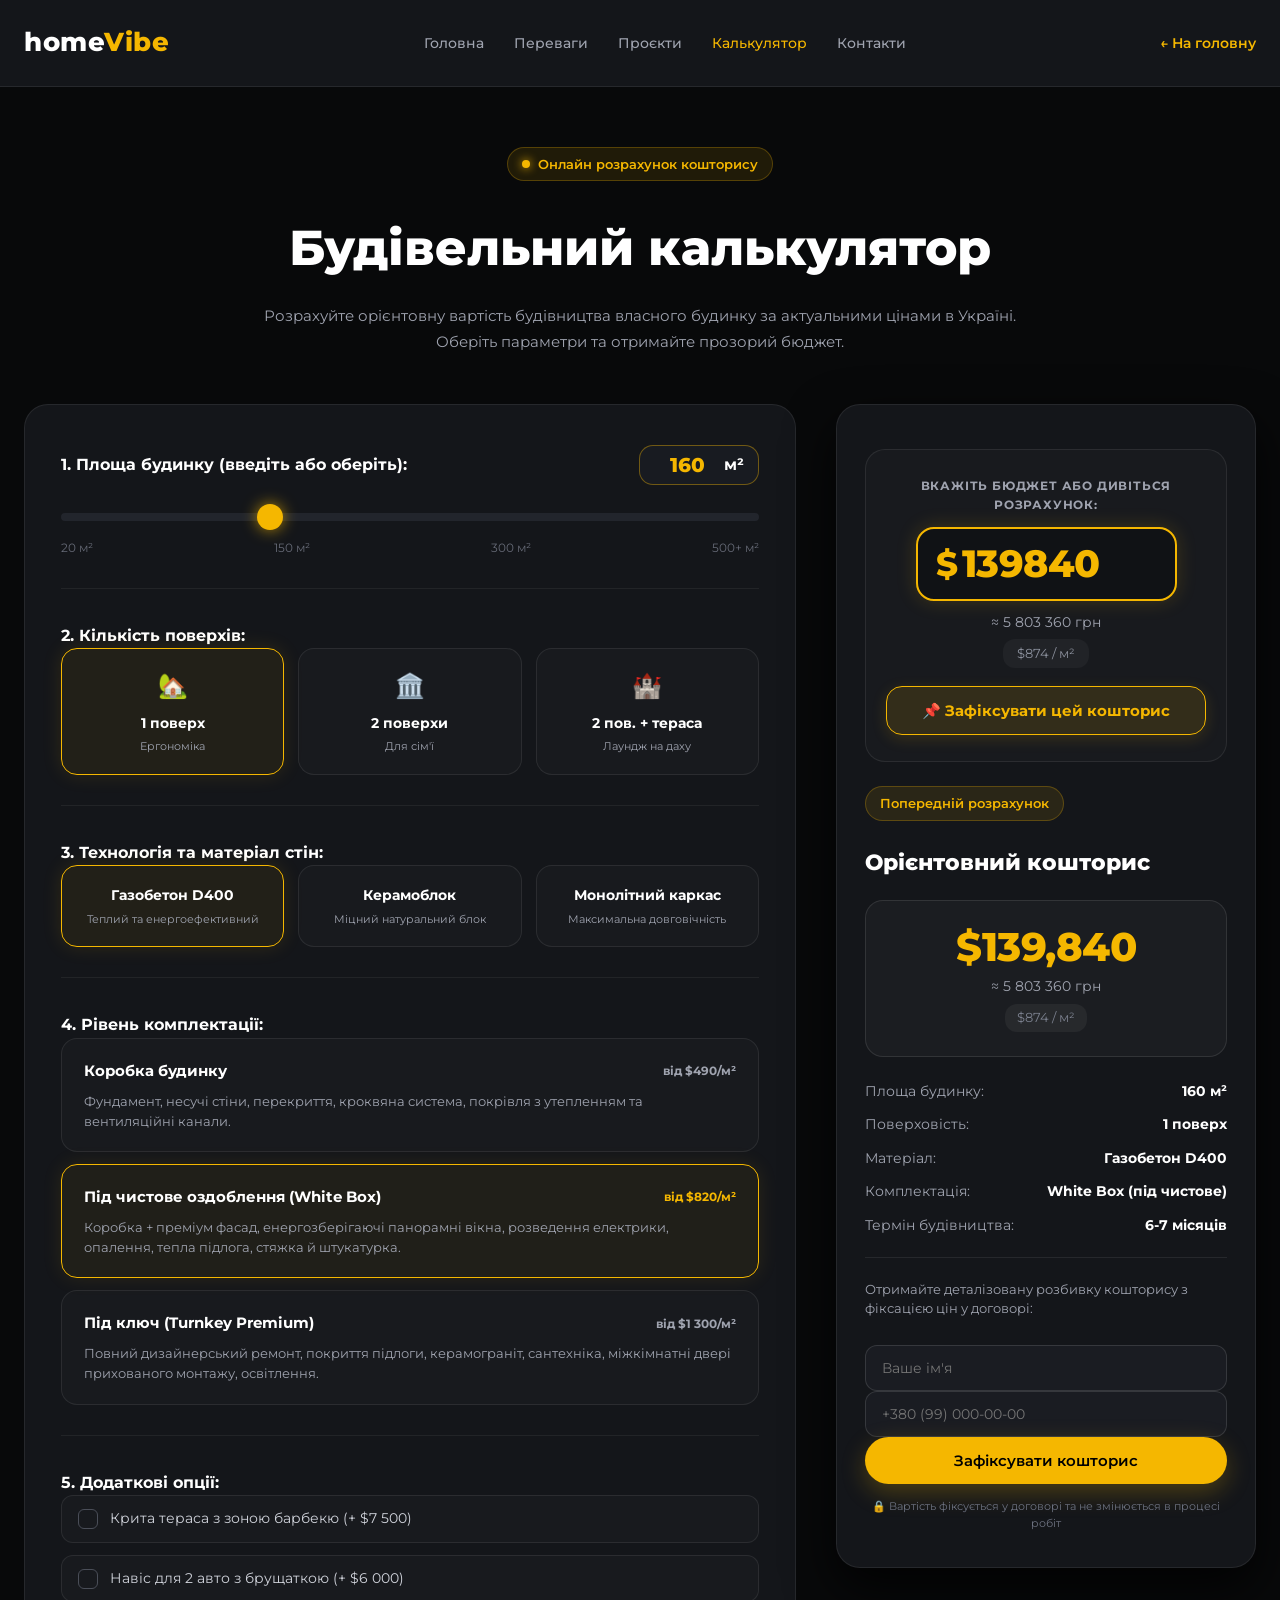
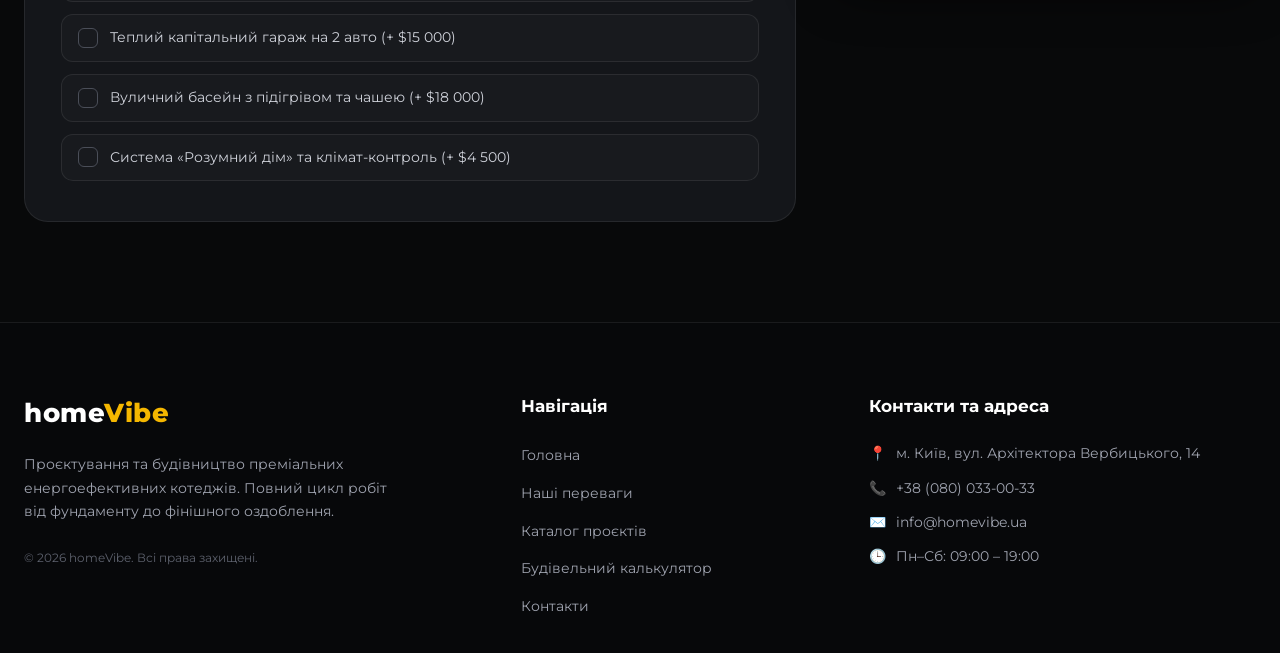
==== commit f5b1e726: "Update calculator.html" ====
--- a/calculator.html
+++ b/calculator.html
@@ -9,7 +9,7 @@
   <link rel="preconnect" href="https://fonts.gstatic.com" crossorigin>
   <link href="https://fonts.googleapis.com/css2?family=Montserrat:wght@400;500;600;700;800&display=swap" rel="stylesheet">
   
-  <link rel="stylesheet" href="./css/style.css?v=7.0">
+  <link rel="stylesheet" href="./css/style.css?v=10.0">
 </head>
 <body class="house-page-body">
 
@@ -47,24 +47,25 @@
 
       <div class="calculator-layout">
         
-        <!-- Ліва частина: Параметри будівництва -->
+        <!-- ================= ЛІВА ЧАСТИНА: ПАРАМЕТРИ БУДИНКУ ================= -->
         <div class="calc-inputs-panel">
 
-          <!-- Крок 1: Площа будинку -->
+          <!-- Крок 1: Ввід площі вручну + повзунок -->
           <div class="calc-group">
             <div class="calc-group-header">
-              <label for="areaRange">1. Бажана площа будинку:</label>
-              <div class="area-value-display">
-                <span id="areaTextValue">160</span> м²
+              <label for="areaInput">1. Площа будинку (введіть або оберіть):</label>
+              <div class="area-input-box">
+                <input type="number" id="areaInput" min="20" max="1000" value="160" step="1">
+                <span>м²</span>
               </div>
             </div>
             <div class="slider-control-wrap">
-              <input type="range" id="areaRange" min="70" max="450" step="5" value="160" class="custom-range-slider">
+              <input type="range" id="areaRange" min="20" max="500" step="1" value="160" class="custom-range-slider">
               <div class="slider-scale">
-                <span>70 м²</span>
-                <span>200 м²</span>
-                <span>350 м²</span>
-                <span>450 м²</span>
+                <span>20 м²</span>
+                <span>150 м²</span>
+                <span>300 м²</span>
+                <span>500+ м²</span>
               </div>
             </div>
           </div>
@@ -78,7 +79,7 @@
                 <div class="tile-card">
                   <span class="tile-icon">🏡</span>
                   <strong class="tile-title">1 поверх</strong>
-                  <span class="tile-desc">Зручно без сходів</span>
+                  <span class="tile-desc">Ергономіка </span>
                 </div>
               </label>
 
@@ -87,7 +88,7 @@
                 <div class="tile-card">
                   <span class="tile-icon">🏛️</span>
                   <strong class="tile-title">2 поверхи</strong>
-                  <span class="tile-desc">Оптимальна пляма</span>
+                  <span class="tile-desc">Для сім'ї</span>
                 </div>
               </label>
 
@@ -207,28 +208,52 @@
             </div>
           </div>
 
-        </div>
-
-        <!-- Права частина: Стікі-підсумок з оновленням вартості -->
+        </div> <!-- /calc-inputs-panel -->
+
+        <!-- ================= ПРАВА ЧАСТИНА: ПЕРЕНЕСЕНИЙ БЛОК КОШТОРИСУ ================= -->
         <aside class="calc-summary-panel">
           <div class="summary-card-sticky">
-            <div class="summary-header">
+
+            <!-- Поле вводу бюджету з кнопкою фіксації -->
+            <div class="price-display-box" id="priceDisplayBox">
+              <span class="budget-input-label">Вкажіть бюджет або дивіться розрахунок:</span>
+              <div class="budget-input-wrapper">
+                <span class="currency-prefix">$</span>
+                <input type="number" id="budgetInput" min="10000" step="1000" placeholder="139840" value="139840">
+              </div>
+              <div class="price-sub-val">
+                ≈ <span id="calcUahVal">5 803 360</span> грн
+              </div>
+              <div class="price-per-meter">
+                <span id="calcRateVal">$874</span> / м²
+              </div>
+
+              <!-- Кнопка фіксації -->
+              <button type="button" class="btn-apply-estimate" id="applyEstimateBtn">
+                <span>📌 Зафіксувати цей кошторис</span>
+              </button>
+
+              <!-- Повідомлення про замалий бюджет -->
+              <div class="budget-error-box" id="budgetErrorBox" style="display: none;">
+                <span class="error-icon">⚠️</span>
+                <strong>Бюджет замалий для будівництва!</strong>
+                <p>Мінімальна вартість капітального будинку становить від <strong>$35 000</strong>.</p>
+              </div>
+            </div>
+
+            <!-- Блок результату "Орієнтовний кошторис" -->
+            <div class="summary-header" style="margin-top: 24px;">
               <span class="badge">Попередній розрахунок</span>
               <h3 class="summary-box-title">Орієнтовний кошторис</h3>
             </div>
 
-            <div class="price-display-box">
-              <div class="price-main-val">
-                <span id="totalUsd">$0</span>
-              </div>
-              <div class="price-sub-val">
-                ≈ <span id="totalUah">0</span> грн
-              </div>
-              <div class="price-per-meter">
-                <span id="pricePerM2">$0</span> / м²
-              </div>
-            </div>
-
+            <div class="summary-target-box" id="summaryTargetBox">
+              <div class="target-price-usd" id="summaryTotalUsd">$139,840</div>
+              <div class="target-price-uah">≈ <span id="summaryTotalUah">5 803 360</span> грн</div>
+              <div class="target-price-rate"><span id="summaryPricePerM2">$874</span> / м²</div>
+            </div>
+
+            <!-- Характеристики обраного будинку -->
             <div class="summary-details-list">
               <div class="sum-row">
                 <span>Площа будинку:</span>
@@ -244,7 +269,7 @@
               </div>
               <div class="sum-row">
                 <span>Комплектація:</span>
-                <strong id="sumPackage">White Box</strong>
+                <strong id="sumPackage">White Box (під чистове)</strong>
               </div>
               <div class="sum-row">
                 <span>Термін будівництва:</span>
@@ -252,7 +277,7 @@
               </div>
             </div>
 
-            <!-- Форма отримання розрахунку -->
+            <!-- Форма зворотного зв'язку -->
             <div class="calc-lead-form">
               <p class="lead-form-caption">
                 Отримайте деталізовану розбивку кошторису з фіксацією цін у договорі:
@@ -271,11 +296,12 @@
             <div class="calc-guarantee-note">
               🔒 Вартість фіксується у договорі та не змінюється в процесі робіт
             </div>
+
           </div>
         </aside>
 
-      </div>
-    </div>
+      </div> <!-- /calculator-layout -->
+    </div> <!-- /container -->
   </main>
 
   <!-- Підвал -->
@@ -326,4 +352,4 @@
 
   <script src="./js/calculator.js"></script>
 </body>
-</html>+</html>
--- a/css/style.css
+++ b/css/style.css
@@ -14,6 +14,10 @@
   padding: 0;
 }
 
+html {
+  scroll-behavior: smooth;
+}
+
 body {
   font-family: 'Montserrat', -apple-system, BlinkMacSystemFont, sans-serif;
   background-color: var(--bg-main);
@@ -36,7 +40,7 @@
   left: 0;
   width: 100%;
   z-index: 100;
-  padding: 24px 0;
+  padding: 22px 0;
   border-bottom: 1px solid var(--border-color);
 }
 
@@ -66,19 +70,20 @@
 .nav-list {
   display: flex;
   list-style: none;
-  gap: 32px;
+  gap: 30px;
 }
 
 .nav-list a {
   text-decoration: none;
   color: var(--text-muted);
   font-weight: 500;
-  font-size: 15px;
+  font-size: 14px;
   transition: color 0.2s ease;
 }
 
-.nav-list a:hover {
-  color: var(--text-white);
+.nav-list a:hover,
+.nav-list a.active-link {
+  color: var(--accent-yellow);
 }
 
 .back-link {
@@ -103,6 +108,7 @@
   font-size: 14px;
   cursor: pointer;
   transition: all 0.25s ease;
+  font-family: inherit;
 }
 
 .header-phone-btn:hover {
@@ -110,7 +116,7 @@
   color: #000;
 }
 
-/* БЕЙДЖ ТА КНОПКИ */
+/* БЕЙДЖІ ТА КНОПКИ */
 .badge {
   display: inline-flex;
   align-items: center;
@@ -177,7 +183,7 @@
   width: 100% !important;
 }
 
-/* HERO СЕКЦІЯ */
+/* HERO */
 .hero-section {
   position: relative;
   min-height: 100vh;
@@ -374,16 +380,14 @@
 }
 
 .advantage-icon-wrap {
-  width: 72px !important;
-  height: 72px !important;
-  min-width: 72px !important;
-  min-height: 72px !important;
+  width: 72px;
+  height: 72px;
   border-radius: 16px;
   background: rgba(245, 183, 0, 0.08);
   border: 1px solid rgba(245, 183, 0, 0.2);
-  display: flex !important;
-  align-items: center !important;
-  justify-content: center !important;
+  display: flex;
+  align-items: center;
+  justify-content: center;
   margin-bottom: 24px;
   color: var(--accent-yellow);
   transition: all 0.3s ease;
@@ -395,13 +399,9 @@
   transform: scale(1.05);
 }
 
-.advantage-icon-wrap svg,
-.advantages-grid svg {
-  width: 36px !important;
-  height: 36px !important;
-  max-width: 36px !important;
-  max-height: 36px !important;
-  display: block !important;
+.advantage-icon-wrap svg {
+  width: 36px;
+  height: 36px;
 }
 
 .advantage-name {
@@ -431,7 +431,194 @@
   margin: 0 auto;
 }
 
-/* КАТАЛОГ ПРОЄКТІВ ТА КНОПКА #f5b700 */
+/* ДО / ПІСЛЯ */
+.transformation-section {
+  padding: 100px 0 90px;
+  background: linear-gradient(180deg, var(--bg-main) 0%, #101216 100%);
+  border-top: 1px solid var(--border-color);
+}
+
+.transformation-header {
+  text-align: center;
+  max-width: 820px;
+  margin: 0 auto 50px;
+}
+
+.transformation-title {
+  font-size: clamp(2rem, 3.2vw, 2.7rem);
+  font-weight: 800;
+  letter-spacing: 1.5px;
+  color: var(--text-white);
+  margin: 10px 0 16px;
+  text-transform: uppercase;
+}
+
+.transformation-subtitle {
+  color: var(--text-muted);
+  font-size: 15px;
+  line-height: 1.7;
+}
+
+.comparison-card {
+  max-width: 960px;
+  margin: 0 auto;
+}
+
+.comparison-container {
+  position: relative;
+  width: 100%;
+  height: 600px;
+  border-radius: 26px;
+  overflow: hidden;
+  box-shadow: 0 25px 60px rgba(0, 0, 0, 0.75);
+  border: 1px solid rgba(255, 255, 255, 0.1);
+  user-select: none;
+  touch-action: none;
+  cursor: ew-resize;
+  background: #121417;
+}
+
+.comparison-img {
+  position: absolute;
+  top: 0;
+  left: 0;
+  width: 100%;
+  height: 100%;
+  object-fit: cover;
+  object-position: center;
+  pointer-events: none;
+}
+
+.comparison-before {
+  clip-path: inset(0 calc(100% - var(--position, 50%)) 0 0);
+  z-index: 2;
+}
+
+.comparison-after {
+  z-index: 1;
+}
+
+.comparison-badge {
+  position: absolute;
+  top: 24px;
+  padding: 8px 20px;
+  border-radius: 30px;
+  font-size: 13px;
+  font-weight: 800;
+  letter-spacing: 1px;
+  text-transform: uppercase;
+  z-index: 5;
+  pointer-events: none;
+  box-shadow: 0 6px 20px rgba(0, 0, 0, 0.5);
+  transition: opacity 0.25s ease, transform 0.25s ease, visibility 0.25s ease;
+  will-change: opacity, transform;
+}
+
+.comparison-badge.is-hidden {
+  opacity: 0 !important;
+  visibility: hidden !important;
+  transform: scale(0.85) !important;
+}
+
+.badge-before {
+  left: 24px;
+  background: rgba(18, 20, 24, 0.85);
+  color: #ffffff;
+  border: 1px solid rgba(255, 255, 255, 0.18);
+  backdrop-filter: blur(8px);
+}
+
+.badge-after {
+  right: 24px;
+  background: var(--accent-yellow);
+  color: #0b0c0e;
+  border: 1px solid var(--accent-hover);
+}
+
+.comparison-handle {
+  position: absolute;
+  top: 0;
+  bottom: 0;
+  left: var(--position, 50%);
+  transform: translateX(-50%);
+  z-index: 6;
+  display: flex;
+  flex-direction: column;
+  align-items: center;
+  pointer-events: none;
+}
+
+.handle-line {
+  flex: 1;
+  width: 2px;
+  background: #ffffff;
+  box-shadow: 0 0 10px rgba(0, 0, 0, 0.8);
+}
+
+.handle-button {
+  width: 54px;
+  height: 54px;
+  border-radius: 50%;
+  background: #14161a;
+  border: 2px solid var(--accent-yellow);
+  color: var(--accent-yellow);
+  display: flex;
+  align-items: center;
+  justify-content: center;
+  box-shadow: 0 0 25px rgba(245, 183, 0, 0.5), 0 8px 20px rgba(0, 0, 0, 0.9);
+  flex-shrink: 0;
+}
+
+.comparison-hint {
+  text-align: center;
+  margin-top: 16px;
+  font-size: 13px;
+  color: #7b808e;
+}
+
+.transformation-grid {
+  display: grid;
+  grid-template-columns: repeat(3, 1fr);
+  gap: 28px;
+  margin-top: 55px;
+}
+
+.trans-item {
+  background: var(--bg-card);
+  border: 1px solid var(--border-color);
+  border-radius: 18px;
+  padding: 30px 24px;
+  display: flex;
+  gap: 18px;
+  align-items: flex-start;
+  transition: border-color 0.25s, transform 0.25s;
+}
+
+.trans-item:hover {
+  border-color: rgba(245, 183, 0, 0.4);
+  transform: translateY(-4px);
+}
+
+.trans-icon {
+  font-size: 28px;
+  line-height: 1;
+  flex-shrink: 0;
+}
+
+.trans-item h4 {
+  font-size: 17px;
+  font-weight: 700;
+  color: var(--text-white);
+  margin-bottom: 8px;
+}
+
+.trans-item p {
+  font-size: 13.5px;
+  color: var(--text-muted);
+  line-height: 1.6;
+}
+
+/* ПРОЄКТИ */
 .projects-section {
   padding: 90px 0;
   border-top: 1px solid var(--border-color);
@@ -529,302 +716,28 @@
 }
 
 .project-card .btn-more-project {
-  background-color: #f5b700 !important;
+  background-color: var(--accent-yellow) !important;
   color: #0b0c0e !important;
   font-weight: 700 !important;
   border: none !important;
   border-radius: 30px !important;
   padding: 14px 24px !important;
   font-size: 15px !important;
-  box-shadow: 0 6px 20px rgba(245, 183, 0, 0.28) !important;
-  transition: all 0.25s ease !important;
+  text-decoration: none !important;
   display: inline-flex !important;
   align-items: center !important;
   justify-content: center !important;
-  text-decoration: none !important;
-  margin-top: 10px !important;
+  box-shadow: 0 6px 20px rgba(245, 183, 0, 0.28) !important;
 }
 
 .project-card .btn-more-project:hover {
-  background-color: #ffd000 !important;
-  transform: translateY(-2px) !important;
-  box-shadow: 0 10px 28px rgba(245, 183, 0, 0.42) !important;
-}
-
-/* ПІДВАЛ (FOOTER) */
-.footer {
-  background: #07080a;
-  border-top: 1px solid var(--border-color);
-  padding: 70px 0 35px 0;
-}
-
-.footer-container {
-  display: grid;
-  grid-template-columns: 1.5fr 1fr 1.3fr;
-  gap: 50px;
-}
-
-.footer-desc {
-  color: var(--text-muted);
-  font-size: 14px;
-  line-height: 1.7;
-  margin: 18px 0 24px 0;
-  max-width: 380px;
-}
-
-.footer-copy {
-  display: block;
-  font-size: 12px;
-  color: #5d616d;
-}
-
-.footer-heading {
-  font-size: 17px;
-  font-weight: 700;
-  color: var(--text-white);
-  margin-bottom: 22px;
-}
-
-.footer-links, .footer-contacts {
-  list-style: none;
-  display: flex;
-  flex-direction: column;
-  gap: 12px;
-}
-
-.footer-links a, .footer-contacts a {
-  color: var(--text-muted);
-  text-decoration: none;
-  font-size: 14px;
-  transition: color 0.2s ease;
-}
-
-.footer-links a:hover, .footer-contacts a:hover {
-  color: var(--accent-yellow);
-}
-
-.footer-contacts li {
-  display: flex;
-  align-items: flex-start;
-  gap: 10px;
-  font-size: 14px;
-  color: var(--text-muted);
-}
-
-.contact-icon {
-  font-size: 15px;
-}
-
-/* ПЛАВАЮЧІ КНОПКИ ЗВ'ЯЗКУ */
-.quick-contact-widget {
-  position: fixed;
-  bottom: 30px;
-  right: 30px;
-  z-index: 990;
-  display: flex;
-  flex-direction: column;
-  align-items: center;
-  gap: 14px;
-}
-
-.widget-btn {
-  width: 56px;
-  height: 56px;
-  border-radius: 50%;
-  border: none;
-  cursor: pointer;
-  display: flex;
-  align-items: center;
-  justify-content: center;
-  text-decoration: none;
-  transition: transform 0.25s ease, box-shadow 0.25s ease;
-  position: relative;
-}
-
-.telegram-btn {
-  width: 44px;
-  height: 44px;
-  background: #2aabee;
-  color: #fff;
-  box-shadow: 0 4px 15px rgba(42, 171, 238, 0.4);
-}
-
-.telegram-btn:hover {
-  transform: scale(1.1);
-}
-
-.phone-trigger-btn {
-  background: #9d221c;
-  color: #fff;
-  box-shadow: 0 6px 20px rgba(157, 34, 28, 0.5);
-}
-
-.phone-trigger-btn:hover {
-  transform: scale(1.08);
-  background: #b52821;
-}
-
-.pulse-ring {
-  position: absolute;
-  width: 100%;
-  height: 100%;
-  border-radius: 50%;
-  border: 2px solid #9d221c;
-  animation: pulseWidget 2s infinite ease-out;
-  pointer-events: none;
-}
-
-@keyframes pulseWidget {
-  0% { transform: scale(1); opacity: 0.8; }
-  100% { transform: scale(1.6); opacity: 0; }
-}
-
-/* МОДАЛЬНЕ ВІКНО ПО МАКЕТУ */
-.modal-overlay {
-  position: fixed;
-  top: 0;
-  left: 0;
-  width: 100vw;
-  height: 100vh;
-  background: rgba(8, 9, 11, 0.85);
-  backdrop-filter: blur(10px);
-  z-index: 10000;
-  display: flex;
-  align-items: center;
-  justify-content: center;
-  padding: 20px;
-  opacity: 0;
-  visibility: hidden;
-  transition: opacity 0.3s ease, visibility 0.3s ease;
-}
-
-.modal-overlay.open {
-  opacity: 1 !important;
-  visibility: visible !important;
-}
-
-.consultation-card {
-  background: #121417;
-  border: 1px solid rgba(255, 255, 255, 0.08);
-  border-radius: 28px;
-  width: 100%;
-  max-width: 460px;
-  padding: 40px 36px 42px;
-  position: relative;
-  box-shadow: 0 25px 60px rgba(0, 0, 0, 0.9), 0 0 40px rgba(245, 183, 0, 0.04);
-  transform: translateY(20px);
-  transition: transform 0.3s ease;
-}
-
-.modal-overlay.open .consultation-card {
-  transform: translateY(0);
-}
-
-.modal-close-icon {
-  position: absolute;
-  top: 20px;
-  right: 22px;
-  background: transparent;
-  border: none;
-  font-size: 26px;
-  color: #727682;
-  cursor: pointer;
-  line-height: 1;
-}
-
-.modal-close-icon:hover {
-  color: #ffffff;
-}
-
-.badge-tag {
-  display: inline-block;
-  font-size: 13px;
-  font-weight: 800;
-  color: #eab308;
-  letter-spacing: 0.8px;
-  text-transform: uppercase;
-  margin-bottom: 12px;
-}
-
-.consultation-title {
-  font-size: 27px;
-  font-weight: 800;
-  line-height: 1.25;
-  color: #ffffff;
-  margin-bottom: 14px;
-}
-
-.consultation-subtitle {
-  font-size: 14px;
-  color: #8f94a2;
-  line-height: 1.6;
-  margin-bottom: 28px;
-}
-
-.consultation-form {
-  display: flex;
-  flex-direction: column;
-  gap: 20px;
-}
-
-.field-box {
-  display: flex;
-  flex-direction: column;
-  gap: 8px;
-  text-align: left;
-}
-
-.field-box label {
-  font-size: 13px;
-  font-weight: 500;
-  color: #8f94a2;
-}
-
-.field-box input {
-  width: 100%;
-  background: #181b20;
-  border: 1px solid rgba(255, 255, 255, 0.1);
-  border-radius: 14px;
-  padding: 15px 18px;
-  color: #ffffff;
-  font-size: 15px;
-  outline: none;
-  font-family: inherit;
-  transition: border-color 0.2s ease, box-shadow 0.2s ease;
-}
-
-.field-box input::placeholder {
-  color: #4f535f;
-}
-
-.field-box input:focus {
-  border-color: #eab308;
-  box-shadow: 0 0 0 3px rgba(234, 179, 8, 0.15);
-}
-
-.btn-consultation-submit {
-  width: 100%;
-  padding: 16px 20px;
-  background: #eab308;
-  color: #0b0c0e;
-  border: none;
-  border-radius: 30px;
-  font-size: 16px;
-  font-weight: 700;
-  cursor: pointer;
-  margin-top: 8px;
-  box-shadow: 0 8px 25px rgba(234, 179, 8, 0.3);
-  transition: all 0.2s ease;
-  font-family: inherit;
-}
-
-.btn-consultation-submit:hover {
-  background: #facc15;
+  background-color: var(--accent-hover) !important;
   transform: translateY(-2px);
-  box-shadow: 0 12px 30px rgba(234, 179, 8, 0.45);
-}
-
-/* ФІКС ВЕРСТКИ HOUSE.HTML */
+}
+
+/* ==========================================================
+   СТИЛІ ДЛЯ СТОРІНКИ HOUSE.HTML
+   ========================================================== */
 .house-page-body {
   background: #08090a;
 }
@@ -976,17 +889,773 @@
   white-space: nowrap;
 }
 
+/* ==========================================================
+   СТИЛІ ДЛЯ СТОРІНКИ CALCULATOR.HTML
+   ========================================================== */
+.calc-page-section {
+  padding: 60px 0 100px;
+}
+
+.calc-header-intro {
+  text-align: center;
+  max-width: 800px;
+  margin: 0 auto 50px;
+}
+
+.calc-main-title {
+  font-size: clamp(2.2rem, 3.8vw, 3.2rem);
+  font-weight: 800;
+  margin: 12px 0 16px;
+  color: var(--text-white);
+}
+
+.calc-main-subtitle {
+  font-size: 15px;
+  color: var(--text-muted);
+  line-height: 1.7;
+}
+
+.calculator-layout {
+  display: grid;
+  grid-template-columns: 1fr 420px;
+  gap: 40px;
+  align-items: start;
+}
+
+.calc-inputs-panel {
+  background: var(--bg-card);
+  border: 1px solid var(--border-color);
+  border-radius: 24px;
+  padding: 40px 36px;
+  display: flex;
+  flex-direction: column;
+  gap: 34px;
+}
+
+.calc-group {
+  border-bottom: 1px solid rgba(255, 255, 255, 0.06);
+  padding-bottom: 30px;
+}
+
+.calc-group:last-child {
+  border-bottom: none;
+  padding-bottom: 0;
+}
+
+.calc-group-header {
+  display: flex;
+  justify-content: space-between;
+  align-items: center;
+  margin-bottom: 18px;
+}
+
+.calc-group-header label,
+.calc-label {
+  font-size: 16px;
+  font-weight: 700;
+  color: var(--text-white);
+  display: block;
+}
+
+.area-input-box {
+  display: inline-flex;
+  align-items: center;
+  background: #181b21;
+  border: 1px solid rgba(245, 183, 0, 0.4);
+  border-radius: 14px;
+  padding: 6px 14px;
+}
+
+.area-input-box input {
+  background: transparent;
+  border: none;
+  outline: none;
+  color: var(--accent-yellow);
+  font-size: 20px;
+  font-weight: 800;
+  font-family: inherit;
+  width: 70px;
+  text-align: right;
+  padding-right: 4px;
+}
+
+.area-input-box span {
+  font-size: 16px;
+  font-weight: 700;
+  color: #fff;
+}
+
+.custom-range-slider {
+  width: 100%;
+  -webkit-appearance: none;
+  appearance: none;
+  height: 8px;
+  background: #22252c;
+  border-radius: 6px;
+  outline: none;
+  cursor: pointer;
+}
+
+.custom-range-slider::-webkit-slider-thumb {
+  -webkit-appearance: none;
+  appearance: none;
+  width: 26px;
+  height: 26px;
+  border-radius: 50%;
+  background: var(--accent-yellow);
+  box-shadow: 0 0 15px rgba(245, 183, 0, 0.7);
+  cursor: pointer;
+  transition: transform 0.15s ease;
+}
+
+.slider-scale {
+  display: flex;
+  justify-content: space-between;
+  margin-top: 10px;
+  font-size: 12px;
+  color: #656975;
+}
+
+/* Плитки вибору поверхів та матеріалів стін */
+.calc-choice-grid {
+  display: grid;
+  gap: 14px;
+}
+
+.calc-choice-grid.grid-3 {
+  grid-template-columns: repeat(3, 1fr);
+}
+
+.choice-tile input {
+  display: none;
+}
+
+.tile-card {
+  background: rgba(255, 255, 255, 0.02);
+  border: 1px solid var(--border-color);
+  border-radius: 16px;
+  padding: 18px 14px;
+  text-align: center;
+  cursor: pointer;
+  transition: all 0.25s ease;
+  display: flex;
+  flex-direction: column;
+  align-items: center;
+  gap: 4px;
+  height: 100%;
+}
+
+.tile-icon {
+  font-size: 24px;
+  margin-bottom: 2px;
+}
+
+.tile-title {
+  font-size: 14px;
+  color: var(--text-white);
+  font-weight: 700;
+}
+
+.tile-desc {
+  font-size: 11px;
+  color: var(--text-muted);
+}
+
+.choice-tile input:checked + .tile-card {
+  border-color: var(--accent-yellow);
+  background: rgba(245, 183, 0, 0.06);
+  box-shadow: 0 0 20px rgba(245, 183, 0, 0.12);
+}
+
+/* Картки пакетів будівництва */
+.packages-list {
+  display: flex;
+  flex-direction: column;
+  gap: 12px;
+}
+
+.package-tile input {
+  display: none;
+}
+
+.package-card {
+  background: rgba(255, 255, 255, 0.02);
+  border: 1px solid var(--border-color);
+  border-radius: 16px;
+  padding: 20px 22px;
+  cursor: pointer;
+  transition: all 0.25s ease;
+}
+
+.package-header {
+  display: flex;
+  justify-content: space-between;
+  align-items: center;
+  margin-bottom: 8px;
+}
+
+.package-header strong {
+  font-size: 15px;
+  color: var(--text-white);
+}
+
+.package-price-tag {
+  font-size: 12px;
+  font-weight: 700;
+  color: var(--text-muted);
+}
+
+.package-price-tag.accent {
+  color: var(--accent-yellow);
+}
+
+.package-card p {
+  font-size: 13px;
+  color: var(--text-muted);
+  line-height: 1.55;
+  margin: 0;
+}
+
+.package-tile input:checked + .package-card {
+  border-color: var(--accent-yellow);
+  background: rgba(245, 183, 0, 0.05);
+  box-shadow: 0 0 20px rgba(245, 183, 0, 0.1);
+}
+
+/* Чекбокси опцій */
+.options-checklist {
+  display: flex;
+  flex-direction: column;
+  gap: 12px;
+}
+
+.custom-checkbox {
+  display: flex;
+  align-items: center;
+  gap: 12px;
+  cursor: pointer;
+  user-select: none;
+  background: rgba(255, 255, 255, 0.02);
+  border: 1px solid var(--border-color);
+  padding: 12px 16px;
+  border-radius: 12px;
+  transition: border-color 0.2s, background 0.2s;
+}
+
+.custom-checkbox:hover {
+  background: rgba(255, 255, 255, 0.04);
+}
+
+.custom-checkbox input {
+  display: none;
+}
+
+.checkbox-box {
+  width: 20px;
+  height: 20px;
+  border-radius: 6px;
+  border: 1.5px solid #4a4e58;
+  display: flex;
+  align-items: center;
+  justify-content: center;
+  transition: all 0.2s;
+  flex-shrink: 0;
+}
+
+.custom-checkbox input:checked + .checkbox-box {
+  background: var(--accent-yellow);
+  border-color: var(--accent-yellow);
+}
+
+.custom-checkbox input:checked + .checkbox-box::after {
+  content: '✓';
+  color: #000;
+  font-size: 13px;
+  font-weight: 800;
+}
+
+.checkbox-text {
+  font-size: 13.5px;
+  color: #cfd2da;
+}
+
+/* ЛІВИЙ БЛОК БЮДЖЕТУ */
+.price-display-box {
+  background: rgba(255, 255, 255, 0.02);
+  border: 1px solid rgba(255, 255, 255, 0.08);
+  border-radius: 20px;
+  padding: 26px 20px;
+  text-align: center;
+  margin-top: 10px;
+  transition: border-color 0.25s, box-shadow 0.25s;
+}
+
+.budget-input-label {
+  display: block;
+  font-size: 12px;
+  font-weight: 700;
+  color: var(--text-muted);
+  text-transform: uppercase;
+  letter-spacing: 0.8px;
+  margin-bottom: 12px;
+}
+
+.budget-input-wrapper {
+  display: inline-flex;
+  align-items: center;
+  justify-content: center;
+  background: #101215;
+  border: 2px solid var(--accent-yellow);
+  border-radius: 18px;
+  padding: 8px 18px;
+  box-shadow: 0 0 20px rgba(245, 183, 0, 0.18);
+  margin-bottom: 10px;
+}
+
+.currency-prefix {
+  font-size: 34px;
+  font-weight: 800;
+  color: var(--accent-yellow);
+  margin-right: 4px;
+}
+
+#budgetInput {
+  background: transparent;
+  border: none;
+  outline: none;
+  color: var(--accent-yellow);
+  font-size: 38px;
+  font-weight: 800;
+  font-family: inherit;
+  width: 195px;
+  letter-spacing: -0.5px;
+}
+
+#budgetInput::-webkit-outer-spin-button,
+#budgetInput::-webkit-inner-spin-button {
+  -webkit-appearance: none;
+  margin: 0;
+}
+#budgetInput[type=number] {
+  -moz-appearance: textfield;
+}
+
+.price-sub-val {
+  font-size: 14px;
+  color: #9fa3af;
+  margin-bottom: 6px;
+}
+
+.price-per-meter {
+  display: inline-block;
+  font-size: 13px;
+  color: #8b909c;
+  background: rgba(255, 255, 255, 0.04);
+  padding: 4px 14px;
+  border-radius: 12px;
+}
+
+/* КНОПКА ФІКСАЦІЇ */
+.btn-apply-estimate {
+  width: 100%;
+  margin-top: 18px;
+  padding: 14px 20px;
+  background: rgba(245, 183, 0, 0.12);
+  border: 1.5px solid var(--accent-yellow);
+  color: var(--accent-yellow);
+  border-radius: 16px;
+  font-size: 15px;
+  font-weight: 700;
+  font-family: inherit;
+  cursor: pointer;
+  display: flex;
+  align-items: center;
+  justify-content: center;
+  gap: 8px;
+  transition: all 0.25s ease;
+  box-shadow: 0 4px 15px rgba(245, 183, 0, 0.15);
+}
+
+.btn-apply-estimate:hover {
+  background: var(--accent-yellow);
+  color: #0b0c0e;
+  transform: translateY(-2px);
+  box-shadow: 0 8px 25px rgba(245, 183, 0, 0.35);
+}
+
+.btn-apply-estimate.applied {
+  background: #2e7d32 !important;
+  border-color: #4caf50 !important;
+  color: #ffffff !important;
+  box-shadow: 0 0 20px rgba(76, 175, 80, 0.4) !important;
+}
+
+/* ПРАВИЙ БЛОК "ОРІЄНТОВНИЙ КОШТОРИС" */
+.summary-card-sticky {
+  background: #14161a;
+  border: 1px solid rgba(255, 255, 255, 0.08);
+  border-radius: 24px;
+  padding: 34px 28px;
+  position: sticky;
+  top: 90px;
+  box-shadow: 0 20px 50px rgba(0, 0, 0, 0.8);
+}
+
+.summary-box-title {
+  font-size: 22px;
+  font-weight: 800;
+  color: var(--text-white);
+  margin-top: 8px;
+}
+
+.summary-target-box {
+  background: rgba(255, 255, 255, 0.03);
+  border: 1.5px solid rgba(255, 255, 255, 0.1);
+  border-radius: 18px;
+  padding: 24px 16px;
+  text-align: center;
+  margin: 20px 0 24px;
+  transition: all 0.3s ease;
+}
+
+.summary-target-box.flash-transfer {
+  border-color: var(--accent-yellow);
+  box-shadow: 0 0 30px rgba(245, 183, 0, 0.35);
+  transform: scale(1.02);
+}
+
+.target-price-usd {
+  font-size: 40px;
+  font-weight: 800;
+  color: var(--accent-yellow);
+  line-height: 1.1;
+  letter-spacing: -0.5px;
+}
+
+.target-price-uah {
+  font-size: 14px;
+  color: #9fa3af;
+  margin: 6px 0;
+}
+
+.target-price-rate {
+  font-size: 12.5px;
+  color: #7b808e;
+  background: rgba(255, 255, 255, 0.05);
+  display: inline-block;
+  padding: 4px 12px;
+  border-radius: 12px;
+}
+
+.summary-details-list {
+  display: flex;
+  flex-direction: column;
+  gap: 12px;
+  border-bottom: 1px solid var(--border-color);
+  padding-bottom: 20px;
+  margin-bottom: 22px;
+}
+
+.sum-row {
+  display: flex;
+  justify-content: space-between;
+  font-size: 13.5px;
+}
+
+.sum-row span {
+  color: var(--text-muted);
+}
+
+.sum-row strong {
+  color: var(--text-white);
+}
+
+.lead-form-caption {
+  font-size: 13px;
+  color: var(--text-muted);
+  line-height: 1.5;
+  margin-bottom: 14px;
+}
+
+.calc-lead-form {
+  display: flex;
+  flex-direction: column;
+  gap: 12px;
+}
+
+.calc-form-field input {
+  width: 100%;
+  background: #1a1c22;
+  border: 1px solid rgba(255, 255, 255, 0.12);
+  border-radius: 12px;
+  padding: 13px 16px;
+  color: #fff;
+  font-size: 14px;
+  outline: none;
+  font-family: inherit;
+}
+
+.calc-form-field input:focus {
+  border-color: var(--accent-yellow);
+}
+
+.calc-guarantee-note {
+  font-size: 11px;
+  color: #6d7280;
+  text-align: center;
+  margin-top: 14px;
+}
+
+.price-display-box.has-error {
+  border-color: #e53935 !important;
+  background: rgba(229, 57, 53, 0.06) !important;
+}
+
+.budget-error-box {
+  margin-top: 16px;
+  padding: 12px 14px;
+  background: rgba(229, 57, 53, 0.15);
+  border: 1px solid rgba(229, 57, 53, 0.4);
+  border-radius: 12px;
+  text-align: left;
+}
+
+.budget-error-box strong {
+  color: #ff6b6b;
+  font-size: 13px;
+}
+
+.budget-error-box p {
+  font-size: 12px;
+  color: #d1d5db;
+  margin-top: 4px;
+}
+
+/* ==========================================================
+   ПІДВАЛ ТА ВІДЖЕТ
+   ========================================================== */
+.footer {
+  background: #07080a;
+  border-top: 1px solid var(--border-color);
+  padding: 70px 0 35px 0;
+}
+
+.footer-container {
+  display: grid;
+  grid-template-columns: 1.5fr 1fr 1.3fr;
+  gap: 50px;
+}
+
+.footer-desc {
+  color: var(--text-muted);
+  font-size: 14px;
+  line-height: 1.7;
+  margin: 18px 0 24px 0;
+  max-width: 380px;
+}
+
+.footer-copy {
+  display: block;
+  font-size: 12px;
+  color: #5d616d;
+}
+
+.footer-heading {
+  font-size: 17px;
+  font-weight: 700;
+  color: var(--text-white);
+  margin-bottom: 22px;
+}
+
+.footer-links, .footer-contacts {
+  list-style: none;
+  display: flex;
+  flex-direction: column;
+  gap: 12px;
+}
+
+.footer-links a, .footer-contacts a {
+  color: var(--text-muted);
+  text-decoration: none;
+  font-size: 14px;
+  transition: color 0.2s ease;
+}
+
+.footer-links a:hover, .footer-contacts a:hover {
+  color: var(--accent-yellow);
+}
+
+.footer-contacts li {
+  display: flex;
+  align-items: flex-start;
+  gap: 10px;
+  font-size: 14px;
+  color: var(--text-muted);
+}
+
+.quick-contact-widget {
+  position: fixed;
+  bottom: 30px;
+  right: 30px;
+  z-index: 990;
+  display: flex;
+  flex-direction: column;
+  align-items: center;
+  gap: 14px;
+}
+
+.widget-btn {
+  width: 56px;
+  height: 56px;
+  border-radius: 50%;
+  border: none;
+  cursor: pointer;
+  display: flex;
+  align-items: center;
+  justify-content: center;
+  text-decoration: none;
+  position: relative;
+  transition: transform 0.25s ease;
+}
+
+.telegram-btn {
+  width: 44px;
+  height: 44px;
+  background: #2aabee;
+  color: #fff;
+  box-shadow: 0 4px 15px rgba(42, 171, 238, 0.4);
+}
+
+.phone-trigger-btn {
+  background: #9d221c;
+  color: #fff;
+  box-shadow: 0 6px 20px rgba(157, 34, 28, 0.5);
+}
+
+.pulse-ring {
+  position: absolute;
+  width: 100%;
+  height: 100%;
+  border-radius: 50%;
+  border: 2px solid #9d221c;
+  animation: pulseWidget 2s infinite ease-out;
+  pointer-events: none;
+}
+
+@keyframes pulseWidget {
+  0% { transform: scale(1); opacity: 0.8; }
+  100% { transform: scale(1.6); opacity: 0; }
+}
+
+/* МОДАЛЬНЕ ВІКНО */
+.modal-overlay {
+  position: fixed;
+  top: 0;
+  left: 0;
+  width: 100vw;
+  height: 100vh;
+  background: rgba(8, 9, 11, 0.85);
+  backdrop-filter: blur(10px);
+  z-index: 10000;
+  display: flex;
+  align-items: center;
+  justify-content: center;
+  padding: 20px;
+  opacity: 0;
+  visibility: hidden;
+  transition: opacity 0.3s ease, visibility 0.3s ease;
+}
+
+.modal-overlay.open {
+  opacity: 1 !important;
+  visibility: visible !important;
+}
+
+.consultation-card {
+  background: #121417;
+  border: 1px solid rgba(255, 255, 255, 0.08);
+  border-radius: 28px;
+  width: 100%;
+  max-width: 460px;
+  padding: 40px 36px 42px;
+  position: relative;
+  box-shadow: 0 25px 60px rgba(0, 0, 0, 0.9);
+}
+
+.modal-close-icon {
+  position: absolute;
+  top: 20px;
+  right: 22px;
+  background: transparent;
+  border: none;
+  font-size: 26px;
+  color: #727682;
+  cursor: pointer;
+}
+
+.consultation-title {
+  font-size: 26px;
+  font-weight: 800;
+  color: #ffffff;
+  margin: 10px 0;
+}
+
+.consultation-subtitle {
+  font-size: 14px;
+  color: #8f94a2;
+  margin-bottom: 24px;
+}
+
+.field-box {
+  display: flex;
+  flex-direction: column;
+  gap: 6px;
+  margin-bottom: 16px;
+}
+
+.field-box label {
+  font-size: 13px;
+  color: #8f94a2;
+}
+
+.field-box input {
+  background: #181b20;
+  border: 1px solid rgba(255, 255, 255, 0.1);
+  border-radius: 12px;
+  padding: 14px 16px;
+  color: #fff;
+  outline: none;
+}
+
+.field-box input:focus {
+  border-color: var(--accent-yellow);
+}
+
+.btn-consultation-submit {
+  width: 100%;
+  padding: 16px;
+  background: var(--accent-yellow);
+  color: #0b0c0e;
+  border: none;
+  border-radius: 30px;
+  font-size: 16px;
+  font-weight: 700;
+  cursor: pointer;
+  font-family: inherit;
+}
+
 /* АДАПТИВНІСТЬ */
 @media (max-width: 1024px) {
-  .advantages-grid {
-    grid-template-columns: repeat(2, 1fr) !important;
-  }
-  .projects-grid {
+  .calculator-layout {
     grid-template-columns: 1fr;
   }
-  .footer-container {
+  .summary-card-sticky {
+    position: static;
+  }
+  .advantages-grid,
+  .projects-grid,
+  .transformation-grid {
     grid-template-columns: 1fr;
-    gap: 36px;
   }
   .house-detail-layout {
     grid-template-columns: 1fr !important;
@@ -1002,697 +1671,29 @@
   .hero-actions, .hero-stats {
     justify-content: center;
   }
-  .hero-3d-box {
+  .comparison-container {
     height: 420px;
   }
-  .nav {
-    display: none;
-  }
-}
-
-@media (max-width: 650px) {
-  .advantages-grid {
-    grid-template-columns: 1fr !important;
-  }
-  .advantage-card {
-    padding: 30px 22px;
-  }
-  .consultation-card {
-    padding: 32px 22px 34px;
-    border-radius: 22px;
-  }
-  .consultation-title {
-    font-size: 23px;
-  }
-  .input-row {
-    grid-template-columns: 1fr !important;
-  }
-}
-/* ==========================================================
-   СЕКЦІЯ: ЯК МИ ВИКОНУЄМО РОБОТУ (ДО / ПІСЛЯ)
-   ========================================================== */
-.transformation-section {
-  padding: 100px 0 90px;
-  background: linear-gradient(180deg, var(--bg-main) 0%, #101216 100%);
-  border-top: 1px solid var(--border-color);
-}
-
-.transformation-header {
-  text-align: center;
-  max-width: 820px;
-  margin: 0 auto 50px;
-}
-
-.transformation-title {
-  font-size: clamp(2rem, 3.2vw, 2.7rem);
-  font-weight: 800;
-  letter-spacing: 1.5px;
-  color: var(--text-white);
-  margin: 10px 0 16px;
-  text-transform: uppercase;
-}
-
-.transformation-subtitle {
-  color: var(--text-muted);
-  font-size: 15px;
-  line-height: 1.7;
-}
-
-/* Контейнер картки слайдера */
-.comparison-card {
-  max-width: 960px;
-  margin: 0 auto;
-}
-
-.comparison-container {
-  position: relative;
-  width: 100%;
-  height: 600px;
-  border-radius: 26px;
-  overflow: hidden;
-  box-shadow: 0 25px 60px rgba(0, 0, 0, 0.75), 0 0 40px rgba(245, 183, 0, 0.05);
-  border: 1px solid rgba(255, 255, 255, 0.1);
-  user-select: none;
-  touch-action: none;
-  cursor: ew-resize;
-  background: #121417;
-}
-
-/* Обидва зображення займають 100% площі */
-.comparison-img {
-  position: absolute;
-  top: 0;
-  left: 0;
-  width: 100%;
-  height: 100%;
-  object-fit: cover;
-  object-position: center;
-  pointer-events: none;
-}
-
-/* Зображення "ДО" обрізається через clip-path по змінній --position */
-.comparison-before {
-  clip-path: inset(0 calc(100% - var(--position, 50%)) 0 0);
-  z-index: 2;
-}
-
-.comparison-after {
-  z-index: 1;
-}
-
-/* Бейджі ДО та ПІСЛЯ */
-.comparison-badge {
-  position: absolute;
-  top: 24px;
-  padding: 8px 20px;
-  border-radius: 30px;
-  font-size: 13px;
-  font-weight: 800;
-  letter-spacing: 1px;
-  text-transform: uppercase;
-  z-index: 5;
-  pointer-events: none;
-  box-shadow: 0 6px 20px rgba(0, 0, 0, 0.5);
-}
-
-.badge-before {
-  left: 24px;
-  background: rgba(18, 20, 24, 0.85);
-  color: #ffffff;
-  border: 1px solid rgba(255, 255, 255, 0.18);
-  backdrop-filter: blur(8px);
-}
-
-.badge-after {
-  right: 24px;
+}
+/* Кнопка-посилання на калькулятор у шапці */
+.header-calc-btn {
+  color: var(--accent-yellow);
+  text-decoration: none;
+  font-size: 14px;
+  font-weight: 600;
+  padding: 8px 18px;
+  border: 1px solid rgba(245, 183, 0, 0.35);
+  border-radius: 20px;
+  background: rgba(245, 183, 0, 0.08);
+  transition: all 0.25s ease;
+  display: inline-flex;
+  align-items: center;
+  gap: 6px;
+}
+
+.header-calc-btn:hover {
   background: var(--accent-yellow);
   color: #0b0c0e;
-  border: 1px solid var(--accent-hover);
-}
-
-/* Розділювальна лінія та кнопка перетягування */
-.comparison-handle {
-  position: absolute;
-  top: 0;
-  bottom: 0;
-  left: var(--position, 50%);
-  transform: translateX(-50%);
-  z-index: 6;
-  display: flex;
-  flex-direction: column;
-  align-items: center;
-  pointer-events: none;
-}
-
-.handle-line {
-  flex: 1;
-  width: 2px;
-  background: #ffffff;
-  box-shadow: 0 0 10px rgba(0, 0, 0, 0.8);
-}
-
-/* Фірмовий круглий значок зі стрілками */
-.handle-button {
-  width: 54px;
-  height: 54px;
-  border-radius: 50%;
-  background: #14161a;
-  border: 2px solid var(--accent-yellow);
-  color: var(--accent-yellow);
-  display: flex;
-  align-items: center;
-  justify-content: center;
-  box-shadow: 0 0 25px rgba(245, 183, 0, 0.5), 0 8px 20px rgba(0, 0, 0, 0.9);
-  transition: transform 0.15s ease, background-color 0.2s ease;
-  flex-shrink: 0;
-}
-
-.comparison-container:active .handle-button {
-  transform: scale(1.1);
-  background: #1c1f26;
-}
-
-.handle-separator {
-  width: 2px;
-  height: 16px;
-  background: rgba(245, 183, 0, 0.4);
-  margin: 0 1px;
-}
-
-/* Підказка під фото */
-.comparison-hint {
-  text-align: center;
-  margin-top: 16px;
-  font-size: 13px;
-  color: #7b808e;
-}
-
-/* Колонки переваг під фото */
-.transformation-grid {
-  display: grid;
-  grid-template-columns: repeat(3, 1fr);
-  gap: 28px;
-  margin-top: 55px;
-}
-
-.trans-item {
-  background: var(--bg-card);
-  border: 1px solid var(--border-color);
-  border-radius: 18px;
-  padding: 30px 24px;
-  display: flex;
-  gap: 18px;
-  align-items: flex-start;
-  transition: border-color 0.25s, transform 0.25s;
-}
-
-.trans-item:hover {
-  border-color: rgba(245, 183, 0, 0.4);
-  transform: translateY(-4px);
-}
-
-.trans-icon {
-  font-size: 28px;
-  line-height: 1;
-  flex-shrink: 0;
-}
-
-.trans-item h4 {
-  font-size: 17px;
-  font-weight: 700;
-  color: var(--text-white);
-  margin-bottom: 8px;
-}
-
-.trans-item p {
-  font-size: 13.5px;
-  color: var(--text-muted);
-  line-height: 1.6;
-}
-
-/* Адаптивність */
-@media (max-width: 900px) {
-  .comparison-container {
-    height: 440px;
-  }
-  .transformation-grid {
-    grid-template-columns: 1fr;
-    gap: 16px;
-  }
-}
-
-@media (max-width: 500px) {
-  .comparison-container {
-    height: 360px;
-  }
-  .comparison-badge {
-    top: 14px;
-    padding: 6px 14px;
-    font-size: 11px;
-  }
-  .badge-before { left: 14px; }
-  .badge-after { right: 14px; }
-  .handle-button {
-    width: 44px;
-    height: 44px;
-  }
-}
-
-.comparison-badge {
-  position: absolute;
-  top: 24px;
-  padding: 8px 20px;
-  border-radius: 30px;
-  font-size: 13px;
-  font-weight: 800;
-  letter-spacing: 1px;
-  text-transform: uppercase;
-  z-index: 5;
-  pointer-events: none;
-  box-shadow: 0 6px 20px rgba(0, 0, 0, 0.5);
-  transition: opacity 0.25s ease, transform 0.25s ease, visibility 0.25s ease;
-  will-change: opacity, transform;
-}
-
-.comparison-badge.is-hidden {
-  opacity: 0 !important;
-  visibility: hidden !important;
-  transform: scale(0.85) !important;
-}
-/* ==========================================================
-   БУДІВЕЛЬНИЙ ОНЛАЙН-КАЛЬКУЛЯТОР
-   ========================================================== */
-.calc-page-section {
-  padding: 60px 0 100px;
-}
-
-.calc-header-intro {
-  text-align: center;
-  max-width: 800px;
-  margin: 0 auto 50px;
-}
-
-.calc-main-title {
-  font-size: clamp(2.2rem, 3.8vw, 3.2rem);
-  font-weight: 800;
-  margin: 12px 0 16px;
-  color: var(--text-white);
-  letter-spacing: 0.5px;
-}
-
-.calc-main-subtitle {
-  font-size: 15px;
-  color: var(--text-muted);
-  line-height: 1.7;
-}
-
-.calculator-layout {
-  display: grid;
-  grid-template-columns: 1fr 420px;
-  gap: 40px;
-  align-items: start;
-}
-
-.calc-inputs-panel {
-  background: var(--bg-card);
-  border: 1px solid var(--border-color);
-  border-radius: 24px;
-  padding: 40px 36px;
-  display: flex;
-  flex-direction: column;
-  gap: 34px;
-}
-
-.calc-group {
-  border-bottom: 1px solid rgba(255, 255, 255, 0.06);
-  padding-bottom: 30px;
-}
-
-.calc-group:last-child {
-  border-bottom: none;
-  padding-bottom: 0;
-}
-
-.calc-group-header {
-  display: flex;
-  justify-content: space-between;
-  align-items: center;
-  margin-bottom: 18px;
-}
-
-.calc-group-header label,
-.calc-label {
-  font-size: 16px;
-  font-weight: 700;
-  color: var(--text-white);
-  display: block;
-  margin-bottom: 16px;
-}
-
-.area-value-display {
-  background: rgba(245, 183, 0, 0.1);
-  border: 1px solid rgba(245, 183, 0, 0.3);
-  padding: 6px 16px;
-  border-radius: 20px;
-  color: var(--accent-yellow);
-  font-size: 18px;
-  font-weight: 800;
-}
-
-/* Повзунок площі */
-.custom-range-slider {
-  width: 100%;
-  -webkit-appearance: none;
-  appearance: none;
-  height: 8px;
-  background: #22252c;
-  border-radius: 6px;
-  outline: none;
-  cursor: pointer;
-  transition: background 0.2s;
-}
-
-.custom-range-slider::-webkit-slider-thumb {
-  -webkit-appearance: none;
-  appearance: none;
-  width: 26px;
-  height: 26px;
-  border-radius: 50%;
-  background: var(--accent-yellow);
-  box-shadow: 0 0 15px rgba(245, 183, 0, 0.7);
-  cursor: pointer;
-  transition: transform 0.15s ease;
-}
-
-.custom-range-slider::-webkit-slider-thumb:hover {
-  transform: scale(1.15);
-}
-
-.slider-scale {
-  display: flex;
-  justify-content: space-between;
-  margin-top: 10px;
-  font-size: 12px;
-  color: #656975;
-}
-
-/* Плитки вибору (радіокнопки) */
-.calc-choice-grid {
-  display: grid;
-  gap: 14px;
-}
-
-.calc-choice-grid.grid-3 {
-  grid-template-columns: repeat(3, 1fr);
-}
-
-.choice-tile input {
-  display: none;
-}
-
-.tile-card {
-  background: rgba(255, 255, 255, 0.02);
-  border: 1px solid var(--border-color);
-  border-radius: 16px;
-  padding: 18px 14px;
-  text-align: center;
-  cursor: pointer;
-  transition: all 0.25s ease;
-  display: flex;
-  flex-direction: column;
-  align-items: center;
-  gap: 4px;
-  height: 100%;
-}
-
-.tile-icon {
-  font-size: 24px;
-  margin-bottom: 2px;
-}
-
-.tile-title {
-  font-size: 14px;
-  color: var(--text-white);
-  font-weight: 700;
-}
-
-.tile-desc {
-  font-size: 11px;
-  color: var(--text-muted);
-}
-
-.choice-tile input:checked + .tile-card {
-  border-color: var(--accent-yellow);
-  background: rgba(245, 183, 0, 0.06);
-  box-shadow: 0 0 20px rgba(245, 183, 0, 0.12);
-}
-
-/* Комплектації */
-.packages-list {
-  display: flex;
-  flex-direction: column;
-  gap: 12px;
-}
-
-.package-tile input {
-  display: none;
-}
-
-.package-card {
-  background: rgba(255, 255, 255, 0.02);
-  border: 1px solid var(--border-color);
-  border-radius: 16px;
-  padding: 20px 22px;
-  cursor: pointer;
-  transition: all 0.25s ease;
-}
-
-.package-header {
-  display: flex;
-  justify-content: space-between;
-  align-items: center;
-  margin-bottom: 8px;
-}
-
-.package-header strong {
-  font-size: 15px;
-  color: var(--text-white);
-}
-
-.package-price-tag {
-  font-size: 12px;
-  font-weight: 700;
-  color: var(--text-muted);
-}
-
-.package-price-tag.accent {
-  color: var(--accent-yellow);
-}
-
-.package-card p {
-  font-size: 13px;
-  color: var(--text-muted);
-  line-height: 1.55;
-  margin: 0;
-}
-
-.package-tile input:checked + .package-card {
-  border-color: var(--accent-yellow);
-  background: rgba(245, 183, 0, 0.05);
-  box-shadow: 0 0 20px rgba(245, 183, 0, 0.1);
-}
-
-/* Чекбокси опцій */
-.options-checklist {
-  display: flex;
-  flex-direction: column;
-  gap: 12px;
-}
-
-.custom-checkbox {
-  display: flex;
-  align-items: center;
-  gap: 12px;
-  cursor: pointer;
-  user-select: none;
-  background: rgba(255, 255, 255, 0.02);
-  border: 1px solid var(--border-color);
-  padding: 12px 16px;
-  border-radius: 12px;
-  transition: border-color 0.2s, background 0.2s;
-}
-
-.custom-checkbox:hover {
-  background: rgba(255, 255, 255, 0.04);
-}
-
-.custom-checkbox input {
-  display: none;
-}
-
-.checkbox-box {
-  width: 20px;
-  height: 20px;
-  border-radius: 6px;
-  border: 1.5px solid #4a4e58;
-  display: flex;
-  align-items: center;
-  justify-content: center;
-  transition: all 0.2s;
-  flex-shrink: 0;
-}
-
-.custom-checkbox input:checked + .checkbox-box {
-  background: var(--accent-yellow);
-  border-color: var(--accent-yellow);
-}
-
-.custom-checkbox input:checked + .checkbox-box::after {
-  content: '✓';
-  color: #000;
-  font-size: 13px;
-  font-weight: 800;
-}
-
-.checkbox-text {
-  font-size: 13.5px;
-  color: #cfd2da;
-}
-
-/* Стікі-блок підсумку */
-.calc-summary-panel {
-  position: sticky;
-  top: 90px;
-}
-
-.summary-card-sticky {
-  background: #14161a;
-  border: 1px solid rgba(245, 183, 0, 0.25);
-  border-radius: 24px;
-  padding: 34px 28px;
-  box-shadow: 0 20px 50px rgba(0, 0, 0, 0.8), 0 0 35px rgba(245, 183, 0, 0.06);
-}
-
-.summary-box-title {
-  font-size: 20px;
-  font-weight: 800;
-  color: var(--text-white);
-  margin-top: 8px;
-}
-
-.price-display-box {
-  background: rgba(255, 255, 255, 0.03);
-  border: 1px solid rgba(255, 255, 255, 0.08);
-  border-radius: 18px;
-  padding: 22px 18px;
-  text-align: center;
-  margin: 20px 0 24px;
-}
-
-.price-main-val {
-  font-size: 38px;
-  font-weight: 800;
-  color: var(--accent-yellow);
-  line-height: 1.1;
-  letter-spacing: -0.5px;
-}
-
-.price-sub-val {
-  font-size: 14px;
-  color: #a0a4b0;
-  margin-top: 4px;
-}
-
-.price-per-meter {
-  display: inline-block;
-  margin-top: 10px;
-  font-size: 12px;
-  color: #7b808e;
-  background: rgba(255, 255, 255, 0.05);
-  padding: 3px 12px;
-  border-radius: 12px;
-}
-
-.summary-details-list {
-  display: flex;
-  flex-direction: column;
-  gap: 10px;
-  border-bottom: 1px solid var(--border-color);
-  padding-bottom: 20px;
-  margin-bottom: 22px;
-}
-
-.sum-row {
-  display: flex;
-  justify-content: space-between;
-  font-size: 13px;
-}
-
-.sum-row span {
-  color: var(--text-muted);
-}
-
-.sum-row strong {
-  color: var(--text-white);
-}
-
-.lead-form-caption {
-  font-size: 12.5px;
-  color: var(--text-muted);
-  line-height: 1.5;
-  margin-bottom: 14px;
-}
-
-.calc-lead-form {
-  display: flex;
-  flex-direction: column;
-  gap: 10px;
-}
-
-.calc-form-field input {
-  width: 100%;
-  background: #1a1c22;
-  border: 1px solid rgba(255, 255, 255, 0.12);
-  border-radius: 12px;
-  padding: 13px 16px;
-  color: #fff;
-  font-size: 14px;
-  outline: none;
-  font-family: inherit;
-}
-
-.calc-form-field input:focus {
-  border-color: var(--accent-yellow);
-}
-
-.calc-guarantee-note {
-  font-size: 11px;
-  color: #6d7280;
-  text-align: center;
-  margin-top: 14px;
-  line-height: 1.4;
-}
-
-.nav-calc-link {
-  color: var(--accent-yellow) !important;
-  font-weight: 700 !important;
-}
-
-/* Адаптивність калькулятора */
-@media (max-width: 1024px) {
-  .calculator-layout {
-    grid-template-columns: 1fr;
-  }
-  .calc-summary-panel {
-    position: static;
-  }
-}
-
-@media (max-width: 600px) {
-  .calc-choice-grid.grid-3 {
-    grid-template-columns: 1fr;
-  }
-  .calc-inputs-panel {
-    padding: 26px 18px;
-  }
-}
+  box-shadow: 0 0 15px rgba(245, 183, 0, 0.35);
+  transform: translateY(-1px);
+}
